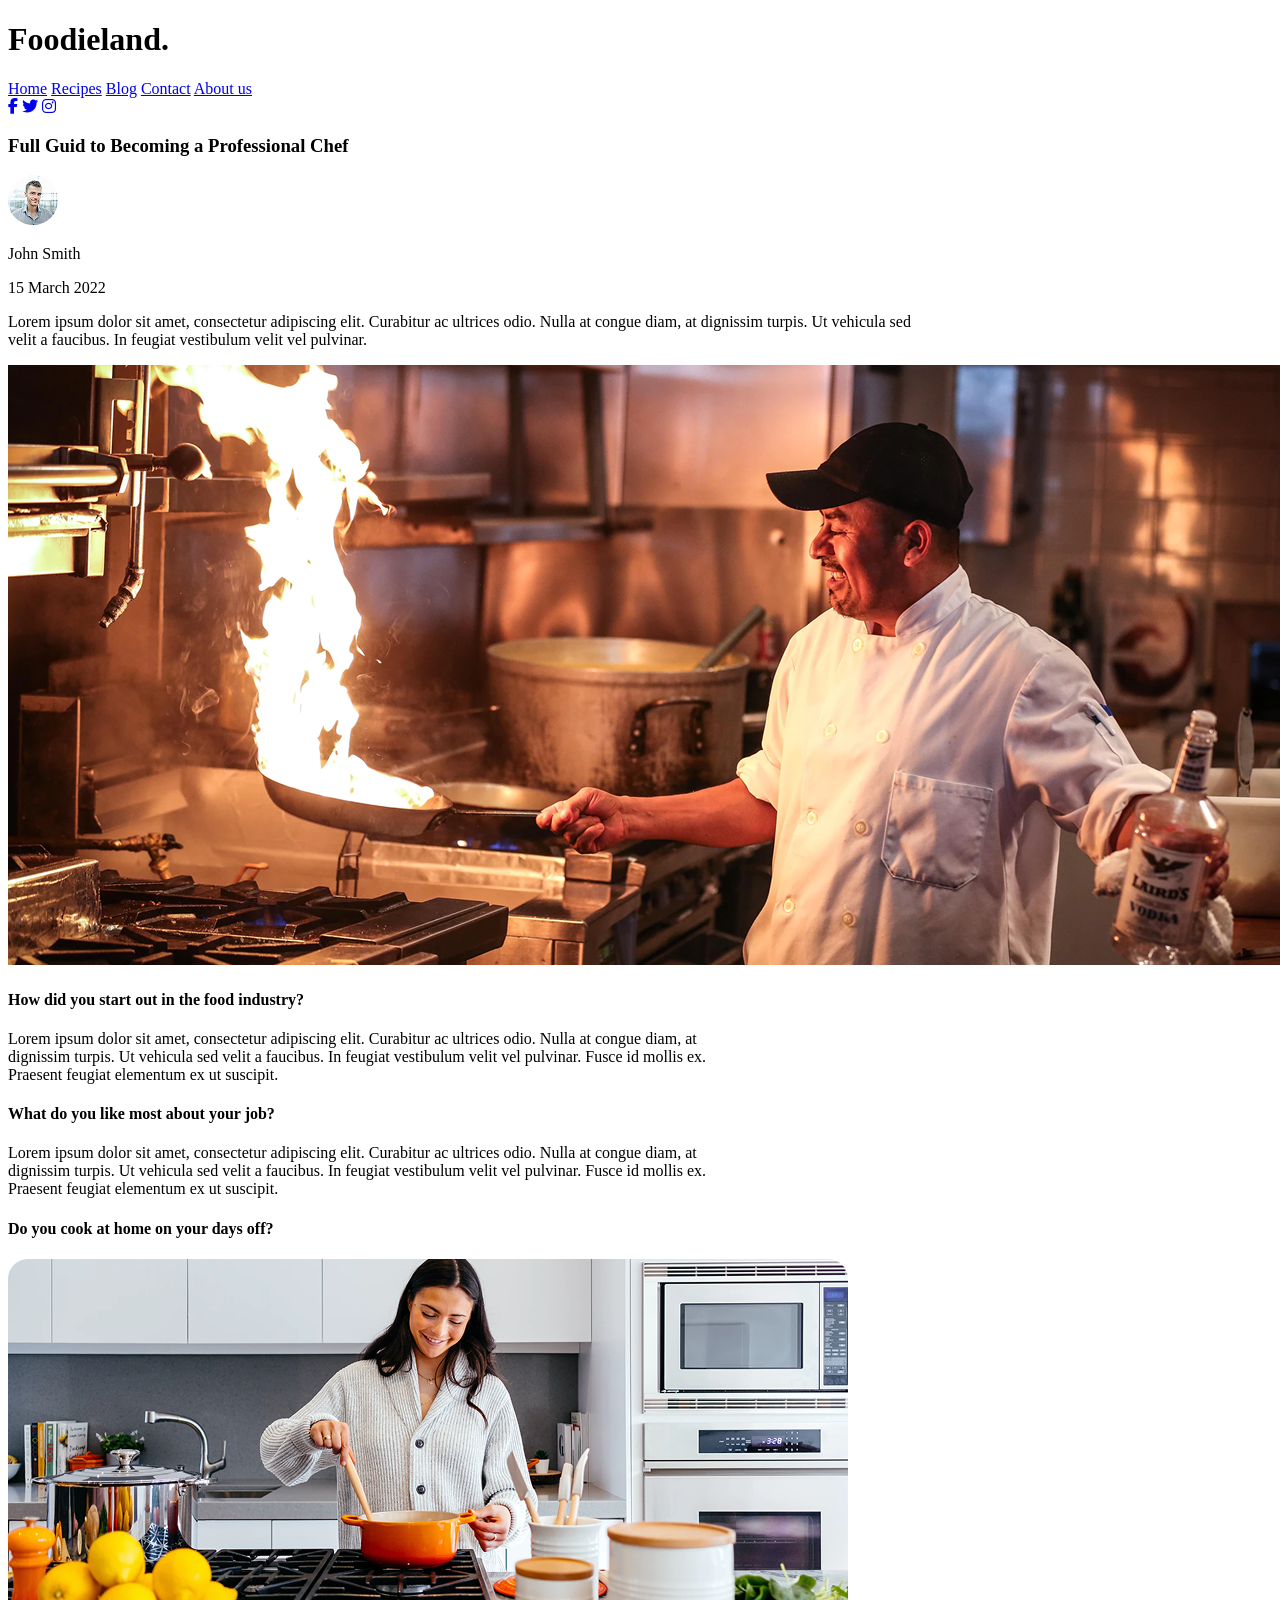
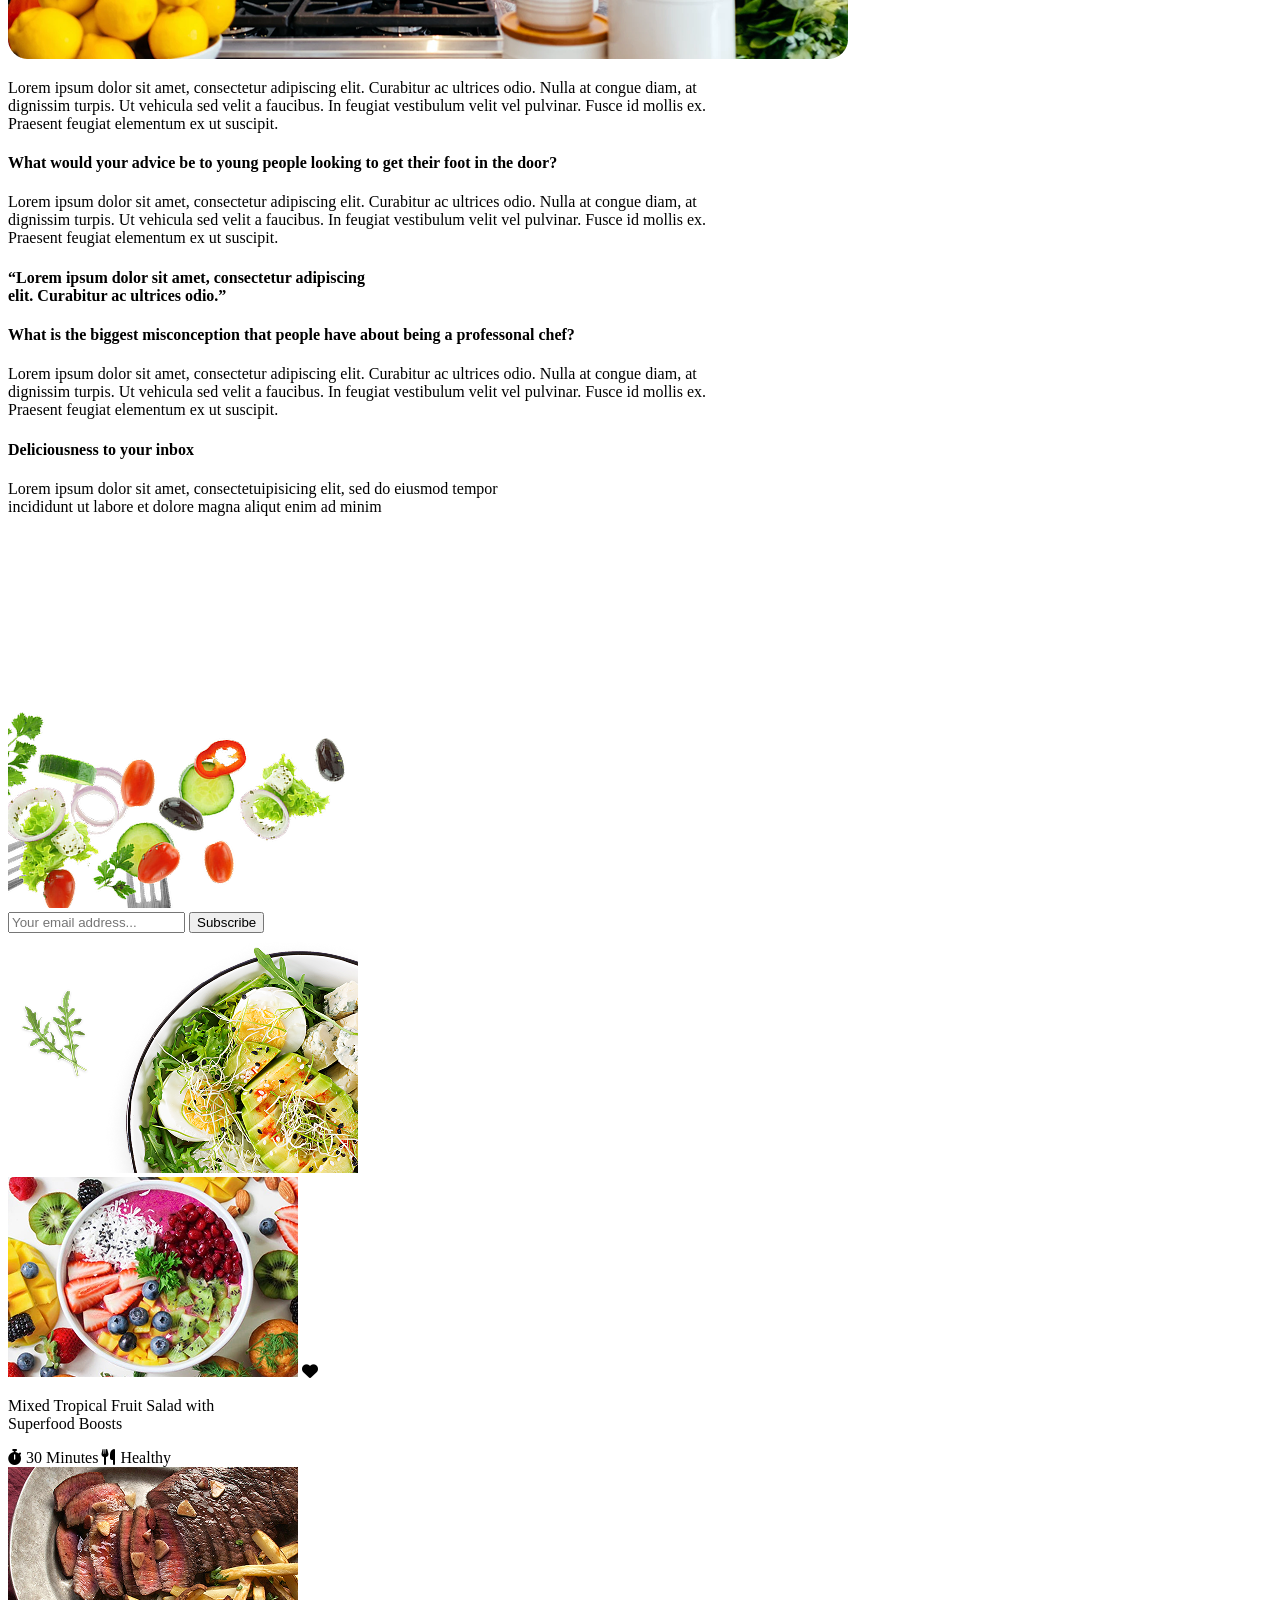
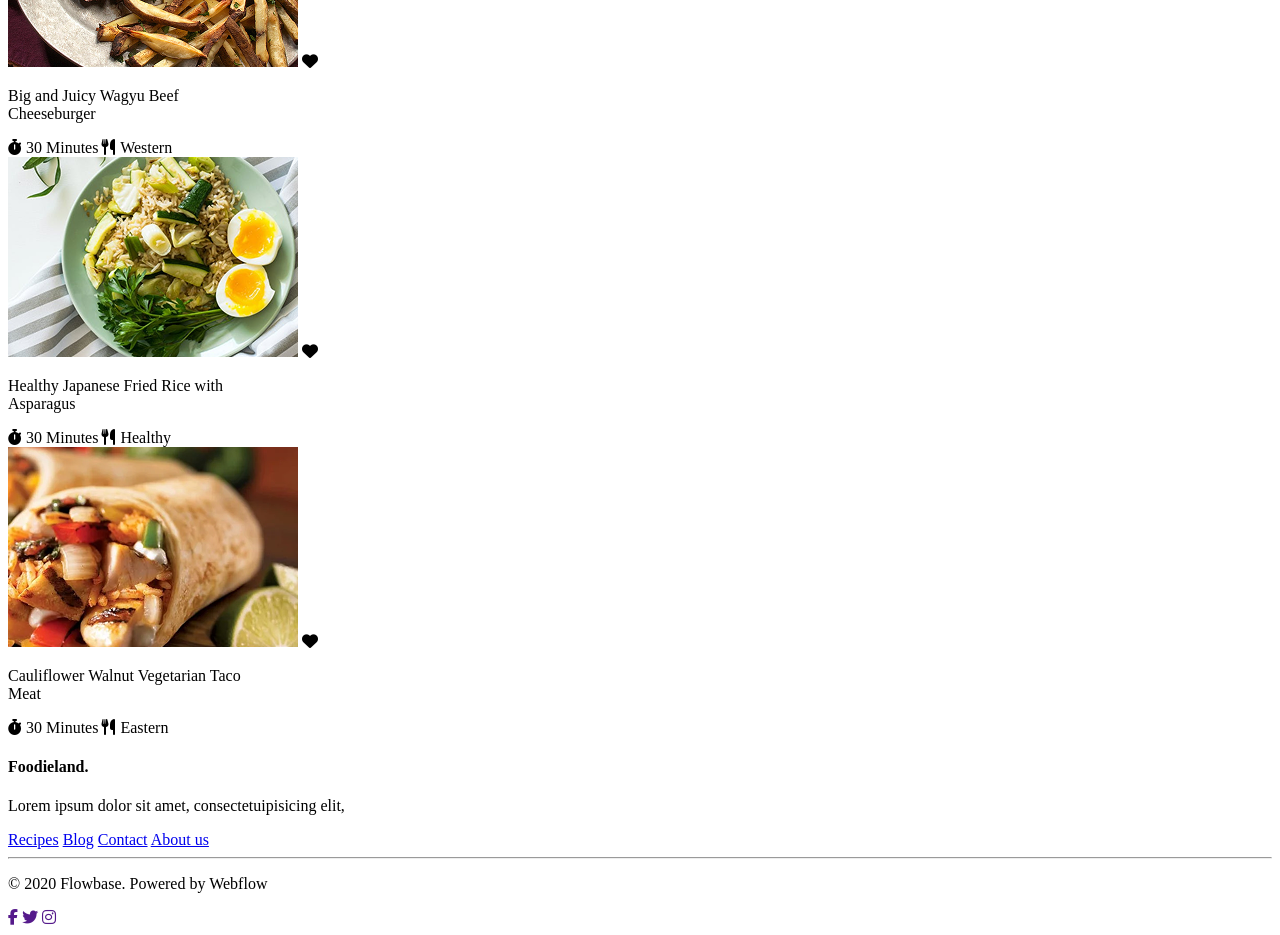
==== blog.html @ bfa82836 "Home edit and blog page" ====
<!DOCTYPE html>
<html lang="en">
<head>
    <meta charset="UTF-8">
    <meta name="viewport" content="width=device-width, initial-scale=1.0">

    <!--External links-->
    <link rel="stylesheet" href="blog.css">
    <link href="https://fonts.googleapis.com/css2?family=Lobster&family=Inter&family=Exo+2&display=swap" rel="stylesheet">
    <link rel="stylesheet" href="https://cdnjs.cloudflare.com/ajax/libs/font-awesome/6.5.1/css/all.min.css">
    <title>Foodieland</title>
</head>
<body>
    <!--HEADER-->
    <header>
        <h1 id="nameTitle">
            Foodieland<span class="indent">.</span>
        </h1>

        <nav id="pageLinks">
            <a href="index.html">Home</a>
            <a href="#">Recipes</a>
            <a href="blog.html">Blog</a>
            <a href="#">Contact</a>
            <a href="#">About us</a>
        </nav>

        <nav id="socialHandles">
            <a href="#" title="Facebook"><i class="fa-brands fa-facebook-f"></i></a>
            <a href="#" title="Twitter"><i class="fa-brands fa-twitter"></i></a>
            <a href="#" title="Instagram"><i class="fa-brands fa-instagram"></i></a>
        </nav>
    </header>

    <!--Professional chef section-->
    <section id="professionalChef">
        <h3>
            Full Guid to Becoming a Professional Chef
        </h3>

        <div id="professionalChef-Div">
            <span id="span1">
                <img src="homePage imgs/John Smith.png" alt="#">
                <p>
                    John Smith
                </p>
            </span>

            <span id="span2">
                <p>
                    15 March 2022
                </p>
            </span>
        </div>

        <p>
            Lorem ipsum dolor sit amet, consectetur adipiscing elit. Curabitur ac ultrices odio. Nulla at congue diam, at dignissim turpis. Ut vehicula sed<br>
            velit a faucibus. In feugiat vestibulum velit vel pulvinar.
        </p>

        <img src="blogPage imgs/Chef.png" alt="#">
    </section>

    
    <!--Section-2 how to sart food industry-->

    <article>
        <!--Section-1-->
        <section id="section1">
            <h4>
                How did you start out in the food industry?
            </h4>

            <p>
                Lorem ipsum dolor sit amet, consectetur adipiscing elit. Curabitur ac ultrices odio. Nulla at congue diam, at<br>
                dignissim turpis. Ut vehicula sed velit a faucibus. In feugiat vestibulum velit vel pulvinar. Fusce id mollis ex.<br>
                Praesent feugiat elementum ex ut suscipit.
            </p>
        </section>

        <!--Section-2-->
        <section id="section2">
            <h4>
                What do you like most about your job?
            </h4>

            <p>
                Lorem ipsum dolor sit amet, consectetur adipiscing elit. Curabitur ac ultrices odio. Nulla at congue diam, at<br>
                dignissim turpis. Ut vehicula sed velit a faucibus. In feugiat vestibulum velit vel pulvinar. Fusce id mollis ex.<br>
                Praesent feugiat elementum ex ut suscipit.
            </p>
        </section>

        <!--Section-3-->
        <section id="section3">
            <h4>
                Do you cook at home on your days off?
            </h4>

            <span>
                <img src="blogPage imgs/Woman cooking.png" alt="#">
            </span>

            <p>
                Lorem ipsum dolor sit amet, consectetur adipiscing elit. Curabitur ac ultrices odio. Nulla at congue diam, at<br>
                dignissim turpis. Ut vehicula sed velit a faucibus. In feugiat vestibulum velit vel pulvinar. Fusce id mollis ex.<br>
                Praesent feugiat elementum ex ut suscipit.
            </p>
        </section>

        <!--Section-4-->
        <section id="section4">
            <h4>
                What would your advice be to young people looking to get their foot in the door?
            </h4>

            <p>
                Lorem ipsum dolor sit amet, consectetur adipiscing elit. Curabitur ac ultrices odio. Nulla at congue diam, at<br>
                dignissim turpis. Ut vehicula sed velit a faucibus. In feugiat vestibulum velit vel pulvinar. Fusce id mollis ex.<br>
                Praesent feugiat elementum ex ut suscipit.
            </p>
        </section>

        <!--Section-5-->
        <section id="section-5">
            <h4>
                “Lorem ipsum dolor sit amet, consectetur adipiscing<br>
                elit. Curabitur ac ultrices odio.”
            </h4>
        </section>

        <!--Section-6-->
        <section id="section6">
            <h4>
                What is the biggest misconception that people have about being a professonal chef?
            </h4>

            <p>
                Lorem ipsum dolor sit amet, consectetur adipiscing elit. Curabitur ac ultrices odio. Nulla at congue diam, at<br>
                dignissim turpis. Ut vehicula sed velit a faucibus. In feugiat vestibulum velit vel pulvinar. Fusce id mollis ex.<br>
                Praesent feugiat elementum ex ut suscipit.
            </p>
        </section>

    </article>

    
    <!--Deliciousness to your inbox section-->

    <section id="deliciousnessToYourInbox">
        <div id="upperWriteup">
            <h4>
                Deliciousness to your inbox
            </h4>

            <p>
                Lorem ipsum dolor sit amet, consectetuipisicing elit, sed do eiusmod tempor<br>
                incididunt ut labore et dolore magna aliqut enim ad minim 
            </p>
        </div>

        <div id="lowerInputAndImages">
            <img src="homePage imgs/Deliciousness to your inbox/kisspng-salad-salad-fresh-food-healthylife-vegetables-vegetarian-5d42e3a7cb8543 1.png" alt="#" id="leftImage">

            <form action="#">
                <div id="inputDiv">
                    <input type="email" id="email" placeholder="Your email address...">
                    <button type="submit" id="emailButton">Subscribe</button>
                </div>
            </form>

            <img src="homePage imgs/Deliciousness to your inbox/Photo.png" alt="#" id="rightImage">
        </div>
    </section>

    
    <!--Delicious recipe section-->

    <section id="deliciousRecipe">

        <div id="foodsRecipe">
            <!--Card 1-->
            <card class="foodsRecipeCards">
                <img src="homePage imgs/Delicious recipe/Delicious recipe1.png" alt="#">
                <span class="heartIcons">
                    <i class="fa-solid fa-heart redHeart"></i>
                </span>

                <p class="foodsRecipeCards-P">
                    Mixed Tropical Fruit Salad with<br>
                    Superfood Boosts
                </p>

                <div class="foodsRecipeCards-Div">
                    <span class="span1">
                        <i class="fa-solid fa-stopwatch"></i> 30 Minutes
                    </span>

                    <span class="span2">
                        <i class="fa-solid fa-utensils"></i> Healthy
                    </span>
                </div>
            </card>

            <!--Card 2-->
            <card class="foodsRecipeCards">
                <img src="homePage imgs/Delicious recipe/Delicious recipe2.png" alt="#">
                <span class="heartIcons">
                    <i class="fa-solid fa-heart paleHeart"></i>
                </span>

                <p class="foodsRecipeCards-P">
                    Big and Juicy Wagyu Beef<br>
                    Cheeseburger
                </p>

                <div class="foodsRecipeCards-Div">
                    <span class="span1">
                        <i class="fa-solid fa-stopwatch"></i> 30 Minutes
                    </span>

                    <span class="span2">
                        <i class="fa-solid fa-utensils"></i> Western
                    </span>
                </div>
            </card>

            <!--Card 3-->
            <card class="foodsRecipeCards">
                <img src="homePage imgs/Delicious recipe/Delicious recipe3.png" alt="#">
                <span class="heartIcons">
                    <i class="fa-solid fa-heart redHeart"></i>
                </span>

                <p class="foodsRecipeCards-P">
                    Healthy Japanese Fried Rice with<br>
                    Asparagus
                </p>

                <div class="foodsRecipeCards-Div">
                    <span class="span1">
                        <i class="fa-solid fa-stopwatch"></i> 30 Minutes
                    </span>

                    <span class="span2">
                        <i class="fa-solid fa-utensils"></i> Healthy
                    </span>
                </div>
            </card>

            <!--Card 4-->
            <card class="foodsRecipeCards">
                <img src="homePage imgs/Delicious recipe/Delicious recipe4.png" alt="#">
                <span class="heartIcons">
                    <i class="fa-solid fa-heart paleHeart"></i>
                </span>

                <p class="foodsRecipeCards-P">
                    Cauliflower Walnut Vegetarian Taco<br>
                    Meat
                </p>

                <div class="foodsRecipeCards-Div">
                    <span class="span1">
                        <i class="fa-solid fa-stopwatch"></i> 30 Minutes
                    </span>

                    <span class="span2">
                        <i class="fa-solid fa-utensils"></i> Eastern
                    </span>
                </div>
            </card>
        </div>
    </section>


    <!--Footer-->
    <footer>
        <div id="div1">
            <span id="div1Span">
                <h4>
                    Foodieland<span id="indent">.</span>
                </h4>
                <p>
                    Lorem ipsum dolor sit amet, consectetuipisicing elit,
                </p>
            </span>

            <nav id="div1Nav">
                <a href="Recipes" class="footerLinks">Recipes</a>
                <a href="Blog" class="footerLinks">Blog</a>
                <a href="Contact" class="footerLinks">Contact</a>
                <a href="About us" class="footerLinks">About us</a>
            </nav>
        </div>

        <hr>

        <div id="div2">
            <p>
                &copy; 2020 Flowbase. Powered by <span id="highlight">Webflow</span>
            </p>
            <nav id="socialHandles">
                <a href="" title="Facebook"><i class="fa-brands fa-facebook-f"></i></a>
                <a href="" title="Twitter"><i class="fa-brands fa-twitter"></i></a>
                <a href="" title="Instagram"><i class="fa-brands fa-instagram"></i></a>
            </nav>
        </div>
    </footer>
</body>
</html>
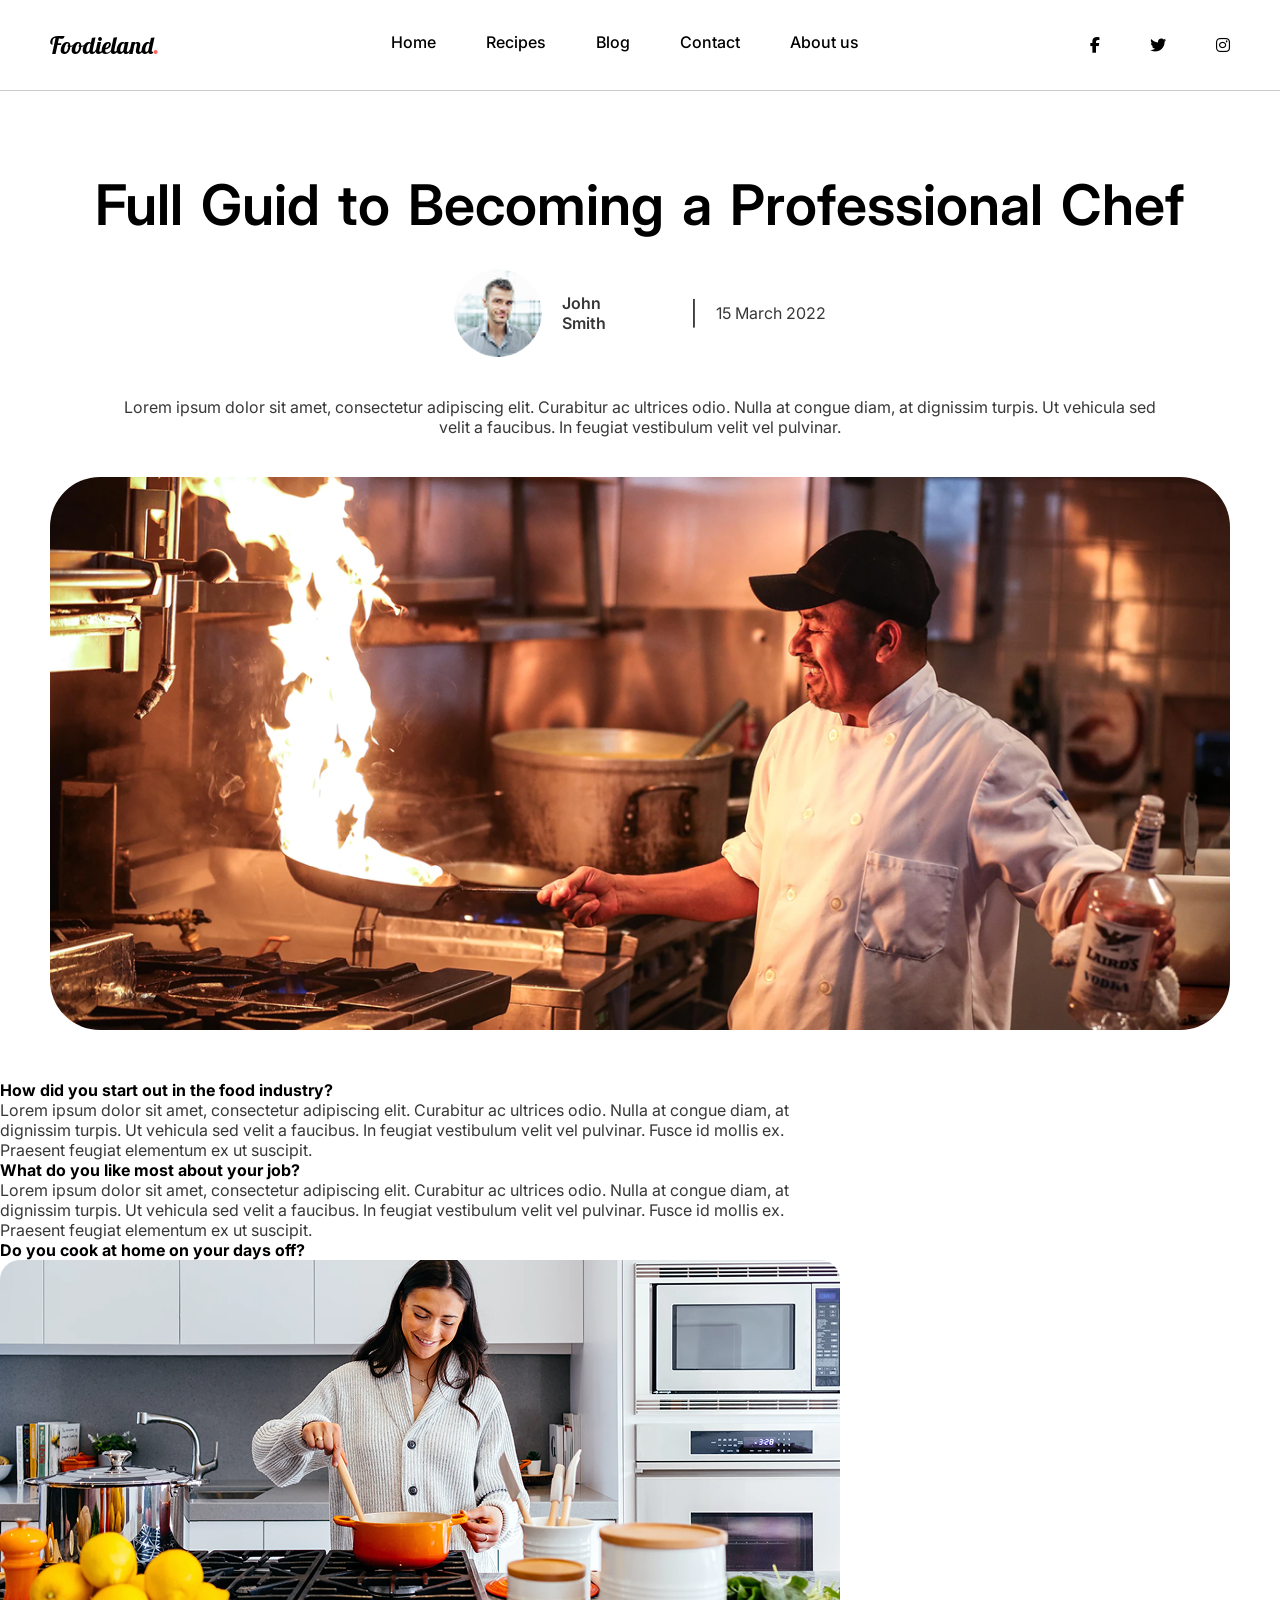
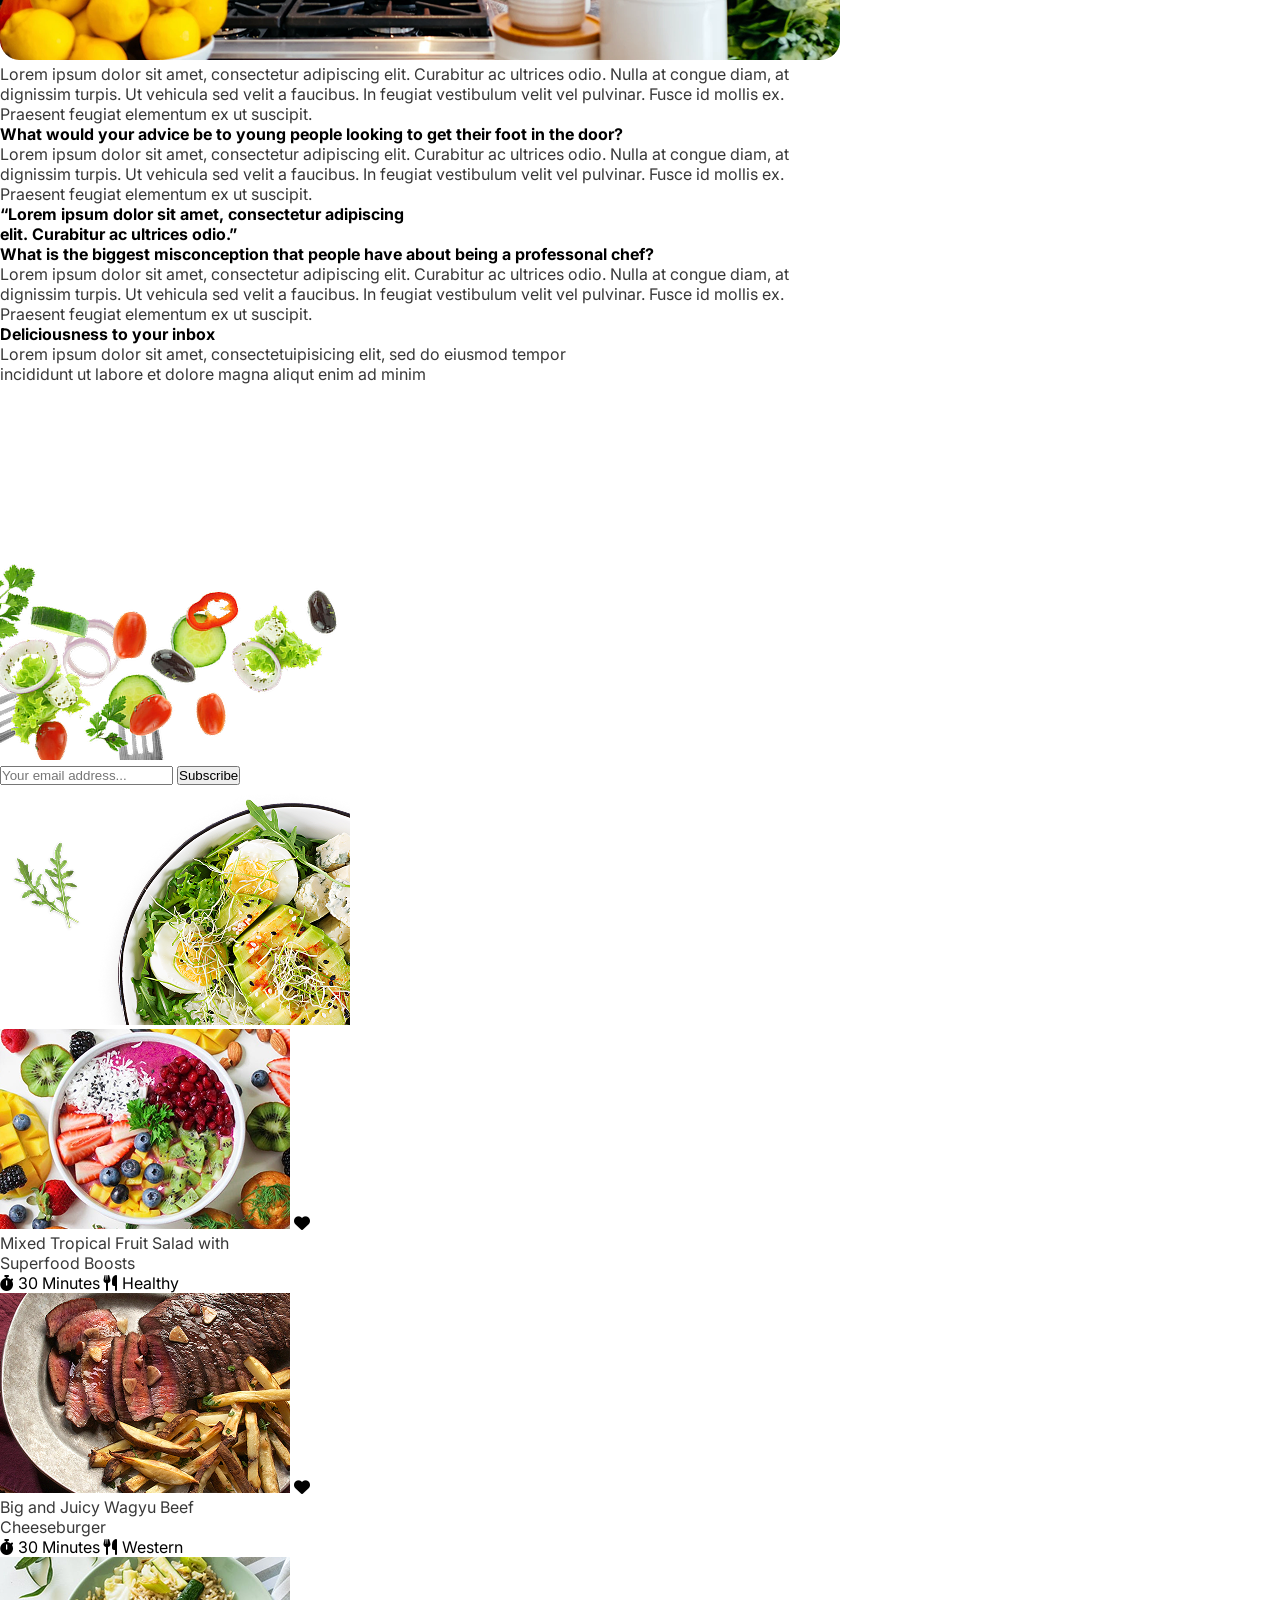
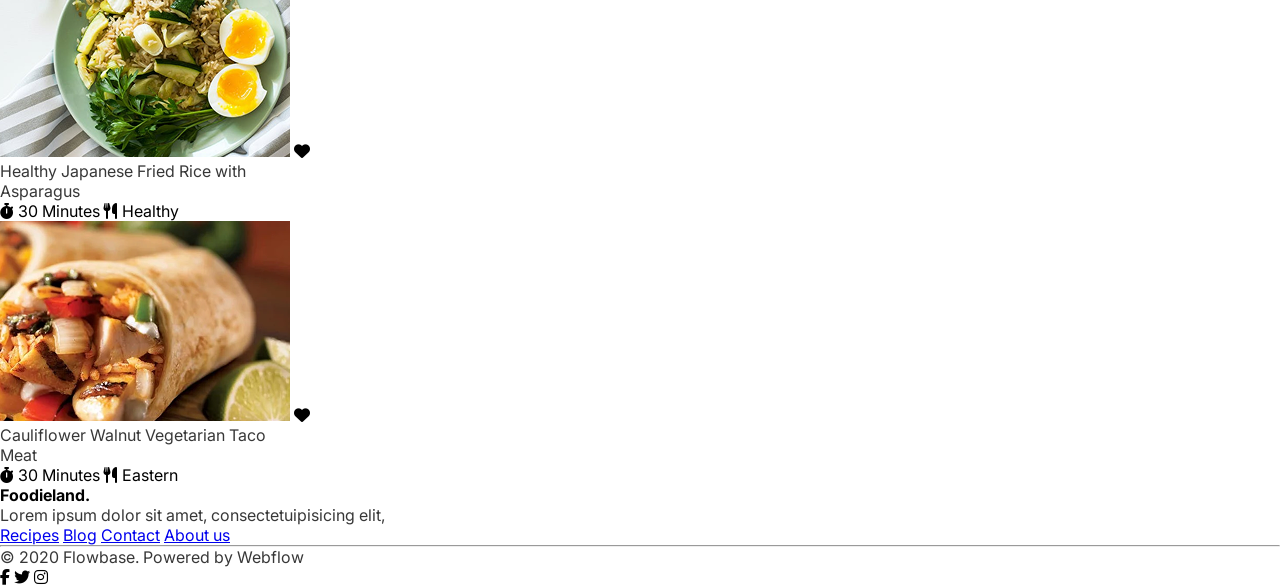
==== commit 8acb5813: "blog page's professional chef section" ====
--- a/blog.html
+++ b/blog.html
@@ -11,6 +11,7 @@
     <title>Foodieland</title>
 </head>
 <body>
+
     <!--HEADER-->
     <header>
         <h1 id="nameTitle">
@@ -46,14 +47,19 @@
                 </p>
             </span>
 
+
             <span id="span2">
-                <p>
+                <p id="p1">
+                    |
+                </p>
+
+                <p id="p2">
                     15 March 2022
                 </p>
             </span>
         </div>
 
-        <p>
+        <p id="professionalChef-P">
             Lorem ipsum dolor sit amet, consectetur adipiscing elit. Curabitur ac ultrices odio. Nulla at congue diam, at dignissim turpis. Ut vehicula sed<br>
             velit a faucibus. In feugiat vestibulum velit vel pulvinar.
         </p>
--- a/blog.css
+++ b/blog.css
@@ -0,0 +1,168 @@
+*{
+    margin: 0;
+    padding: 0;
+    box-sizing: border-box;
+}
+
+:root{
+    --background-color: #FFFF;
+    --font-color1: #000000;
+    --font-color2: #000000c8;
+
+    --sectionCard-bgColor: #E7FAFE;
+    --redHeart-color: #FF6363;
+    --paleHeart-color: #DBE2E5;
+
+    --icons-color: #000000;
+    --font-family1: 'Lobster', cursive;
+    --font-family2: 'Inter', sans-serif;
+    --copyright-font: 'Exo 2', sans-serif; 
+
+}
+
+
+/*body*/
+body {
+    font-family: var(--font-family2);
+    
+    p {
+        color: var(--font-color2);
+    }
+
+    h4 {
+        color: var(--font-color1);
+    }
+
+    h3 {
+        color: var(--font-color1);
+    }
+
+}
+
+
+/*Header and contents*/
+header {
+    display: flex;
+    flex-wrap: wrap;
+    justify-content: space-between;
+    align-items: center;
+    /* margin: 30px 50px 0px 50px; */
+    border-bottom: 1px solid #00000034;
+}
+
+header #nameTitle {
+    margin: 30px 0px 30px 50px;
+    color: var(--font-color1);
+    font-family: var(--font-family1);
+    font-size: 1.5em;
+    font-weight: 400;
+}.indent {
+    color: var(--redHeart-color);
+}
+
+header #pageLinks {
+    display: flex;
+    justify-content: center;
+    align-items: center;
+    text-align: center;
+    /* width: 40rem; */
+    gap: 50px;
+    margin: 30px 0px 30px 0px;
+}
+
+#pageLinks a {
+    text-decoration: none;
+    font-family: var(--font-family2);
+    font-weight: 500;
+    font-size: 1em;
+    color: var(--font-color1);
+    padding-bottom: 0.2rem;
+    border-bottom: 2px solid transparent;
+    transition: border-color 0.2s ease;
+}
+
+#pageLinks a:hover {
+    border-color: var(--redHeart-color);
+}
+
+header #socialHandles {
+    display: flex;
+    justify-content: center;
+    align-items: center;
+    text-align: center;
+    /* width: 15rem; */
+    gap: 50px;
+    margin: 30px 50px 30px 0px;
+
+}#socialHandles a {
+    font-size: 1em;
+    color: var(--icons-color);
+}
+
+
+
+/*Professional chef section*/
+
+#professionalChef {
+    margin: 80px 50px 50px 50px;
+    display: flex;
+    flex-direction: column;
+    flex-wrap: wrap;
+    /* justify-content: center; */
+    /* align-items: center; */
+}
+
+#professionalChef h3 {
+    font-size: 3.5em;
+    font-weight: 600;
+    letter-spacing: 0px;
+    word-spacing: 5px;
+    text-align: center;
+}
+
+
+#professionalChef-Div {
+    margin-top: 30px;
+    display: flex;
+    justify-content: center;
+    align-items: center;
+    gap: 80px;
+
+}
+
+
+#professionalChef-Div #span1 {
+    display: flex;
+    justify-content: center;
+    align-items: center;
+    gap: 20px;
+
+    font-weight: 600;
+}
+
+#professionalChef-Div #span2 {
+    display: flex;
+    justify-content: center;
+    align-items: center;
+    gap: 20px;
+    font-weight: 400;
+}
+
+#professionalChef-Div #span2 #p1 {
+    transform: scale(1.5);
+}
+
+
+#professionalChef-P {
+    text-align: center;
+    font-weight: 400;
+    margin-top: 40px;
+    margin-bottom: 40px;
+}
+
+#professionalChef img {
+    width: 100%;
+    border-radius: 50px;
+}
+
+
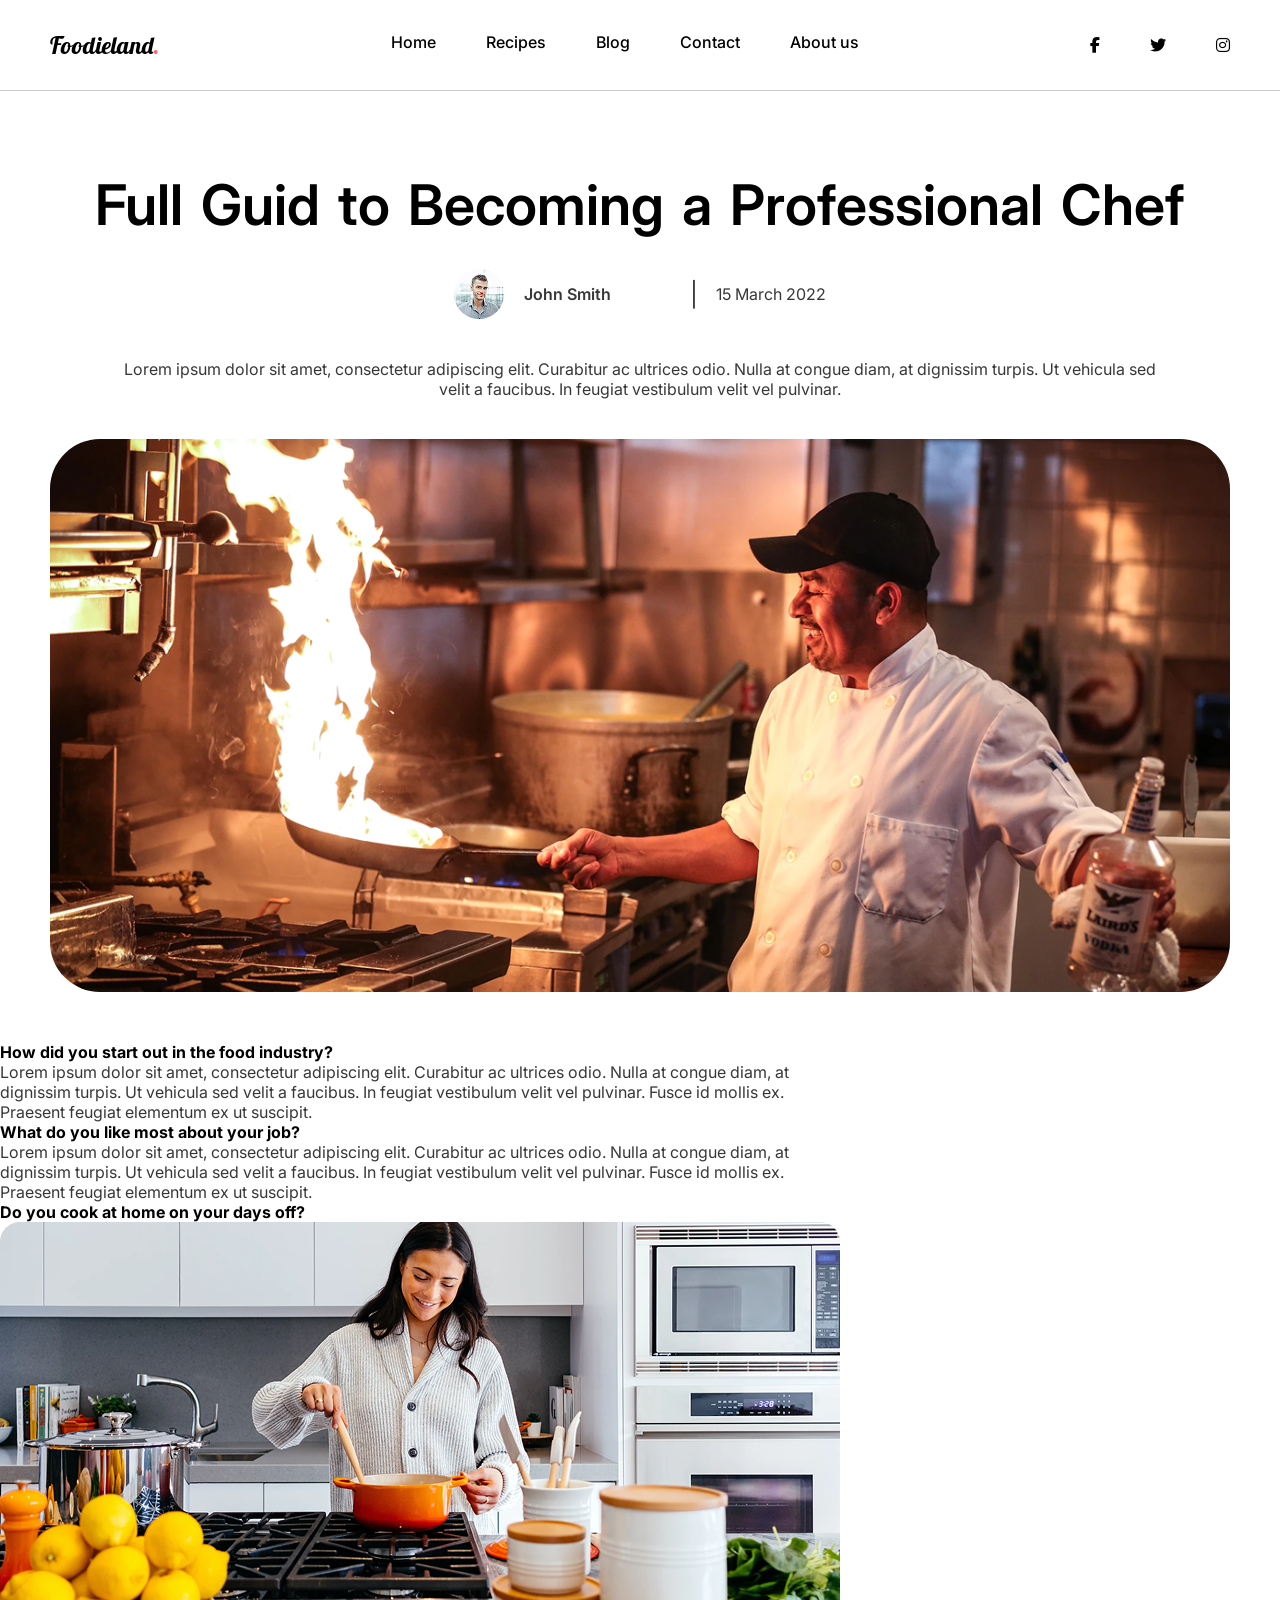
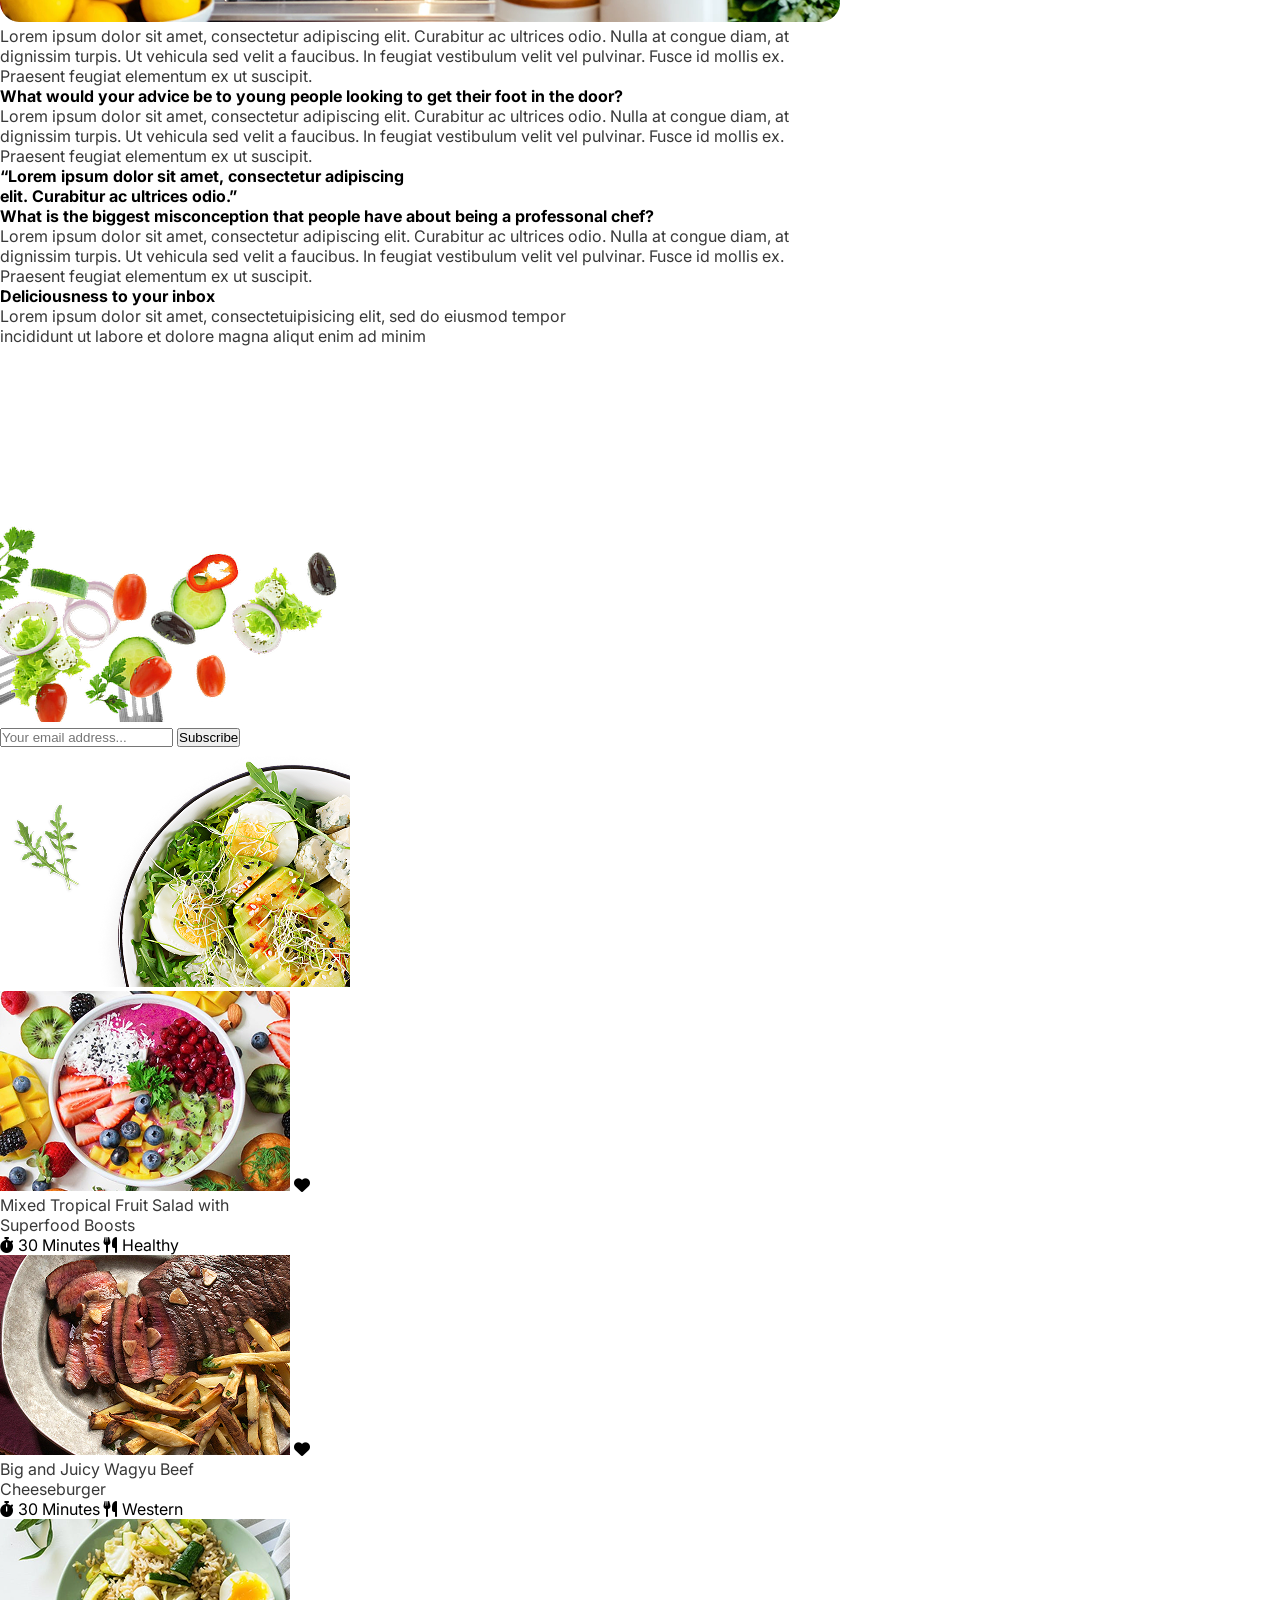
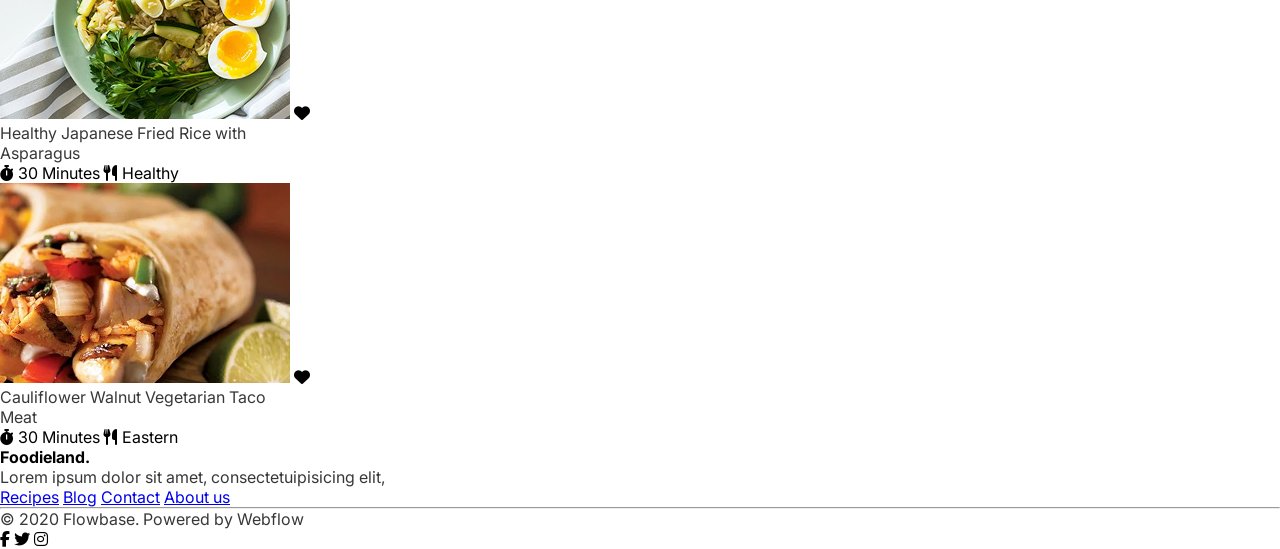
==== commit f397b918: "blog page's professional chef section edit" ====
--- a/blog.html
+++ b/blog.html
@@ -64,7 +64,7 @@
             velit a faucibus. In feugiat vestibulum velit vel pulvinar.
         </p>
 
-        <img src="blogPage imgs/Chef.png" alt="#">
+        <img src="blogPage imgs/Chef.png" alt="#" id="professionalChef-IMG">
     </section>
 
     
--- a/blog.css
+++ b/blog.css
@@ -160,9 +160,13 @@
     margin-bottom: 40px;
 }
 
-#professionalChef img {
+#professionalChef-IMG {
     width: 100%;
     border-radius: 50px;
 }
 
 
+
+
+/*Section-2 -- how to start food industry*/
+
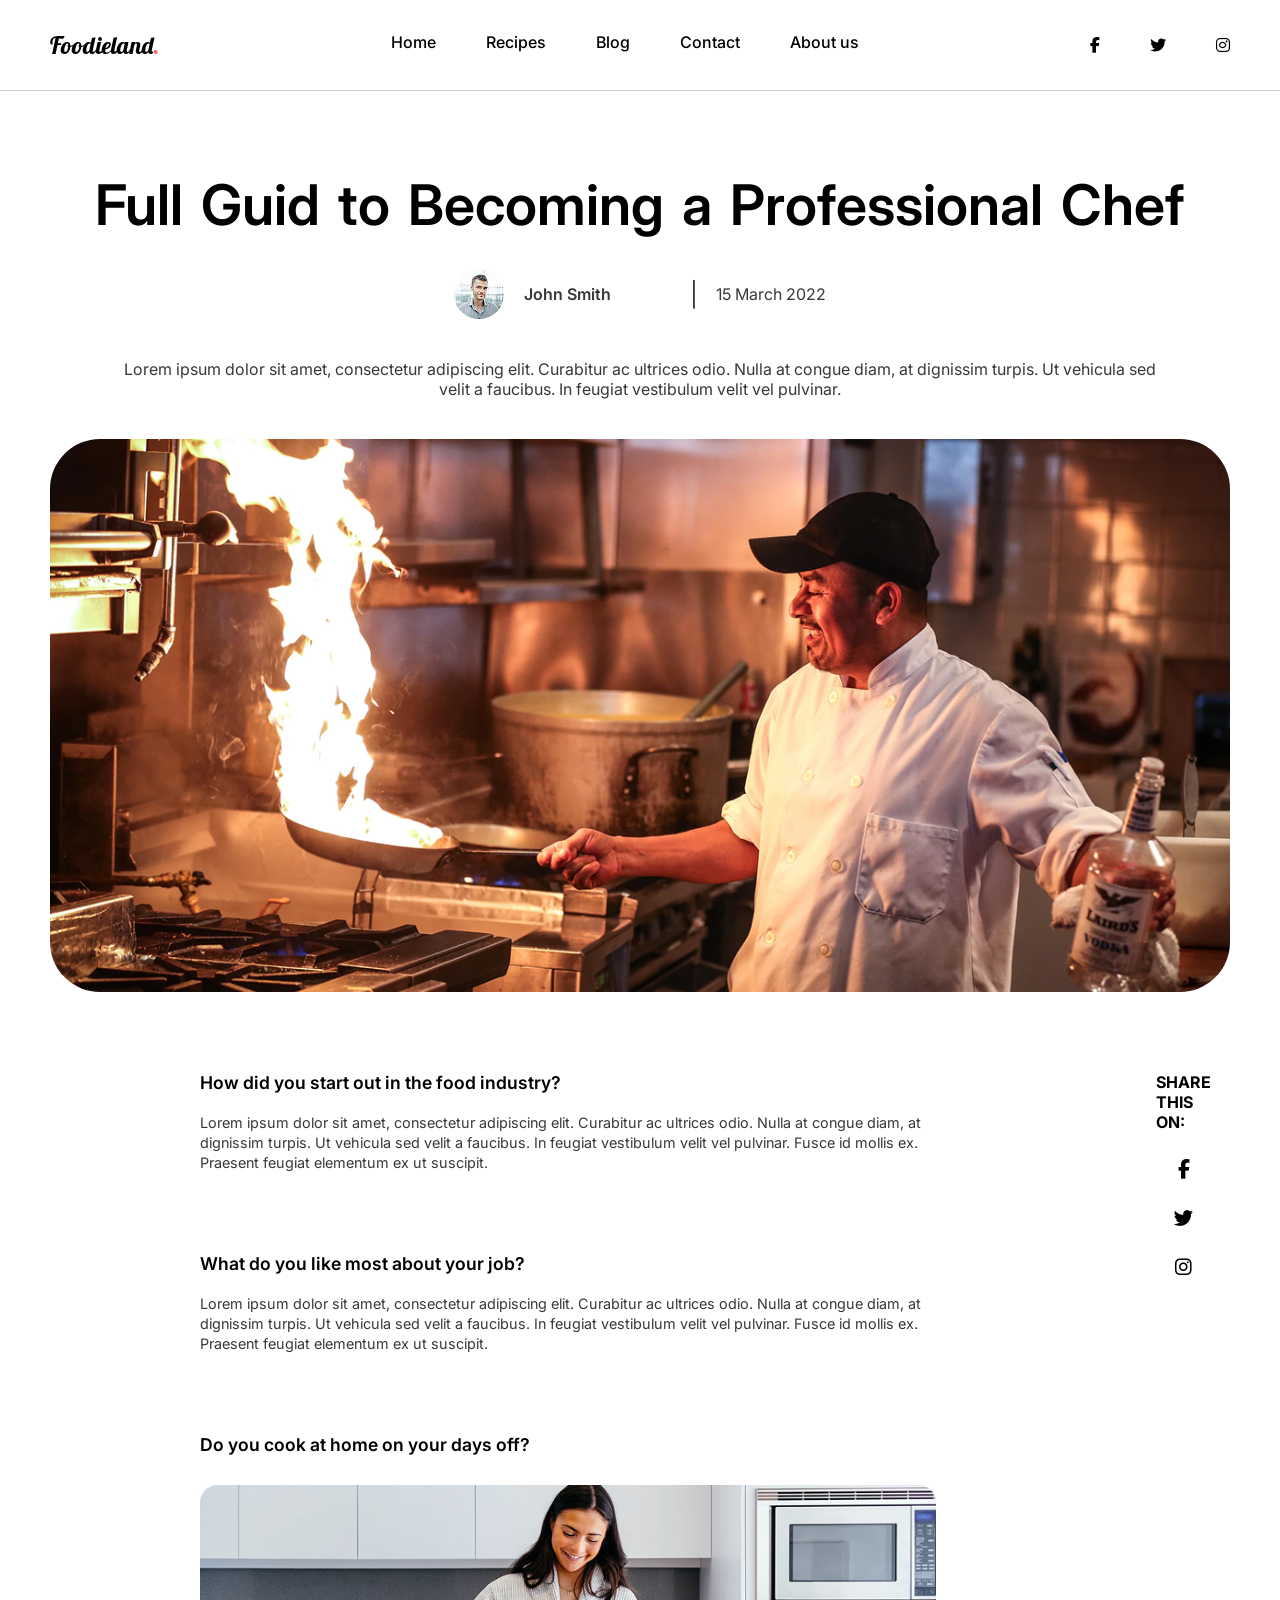
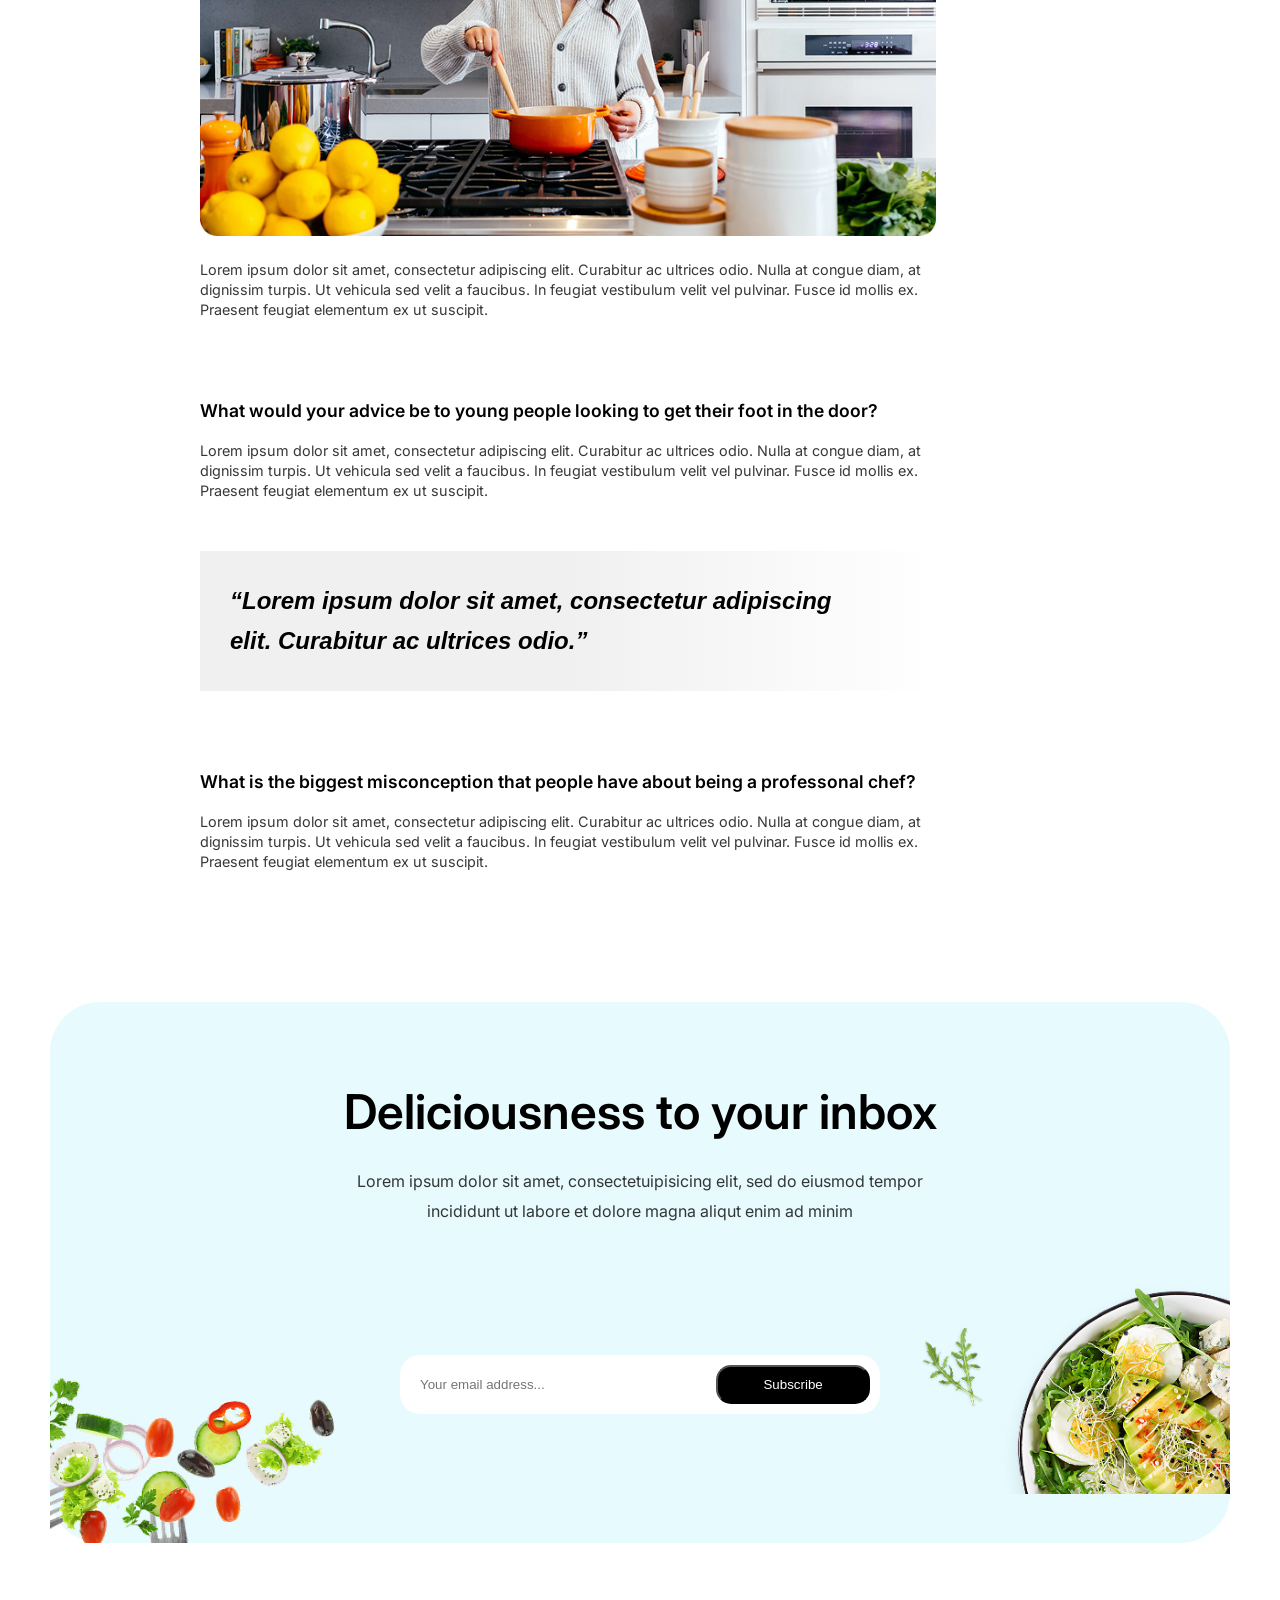
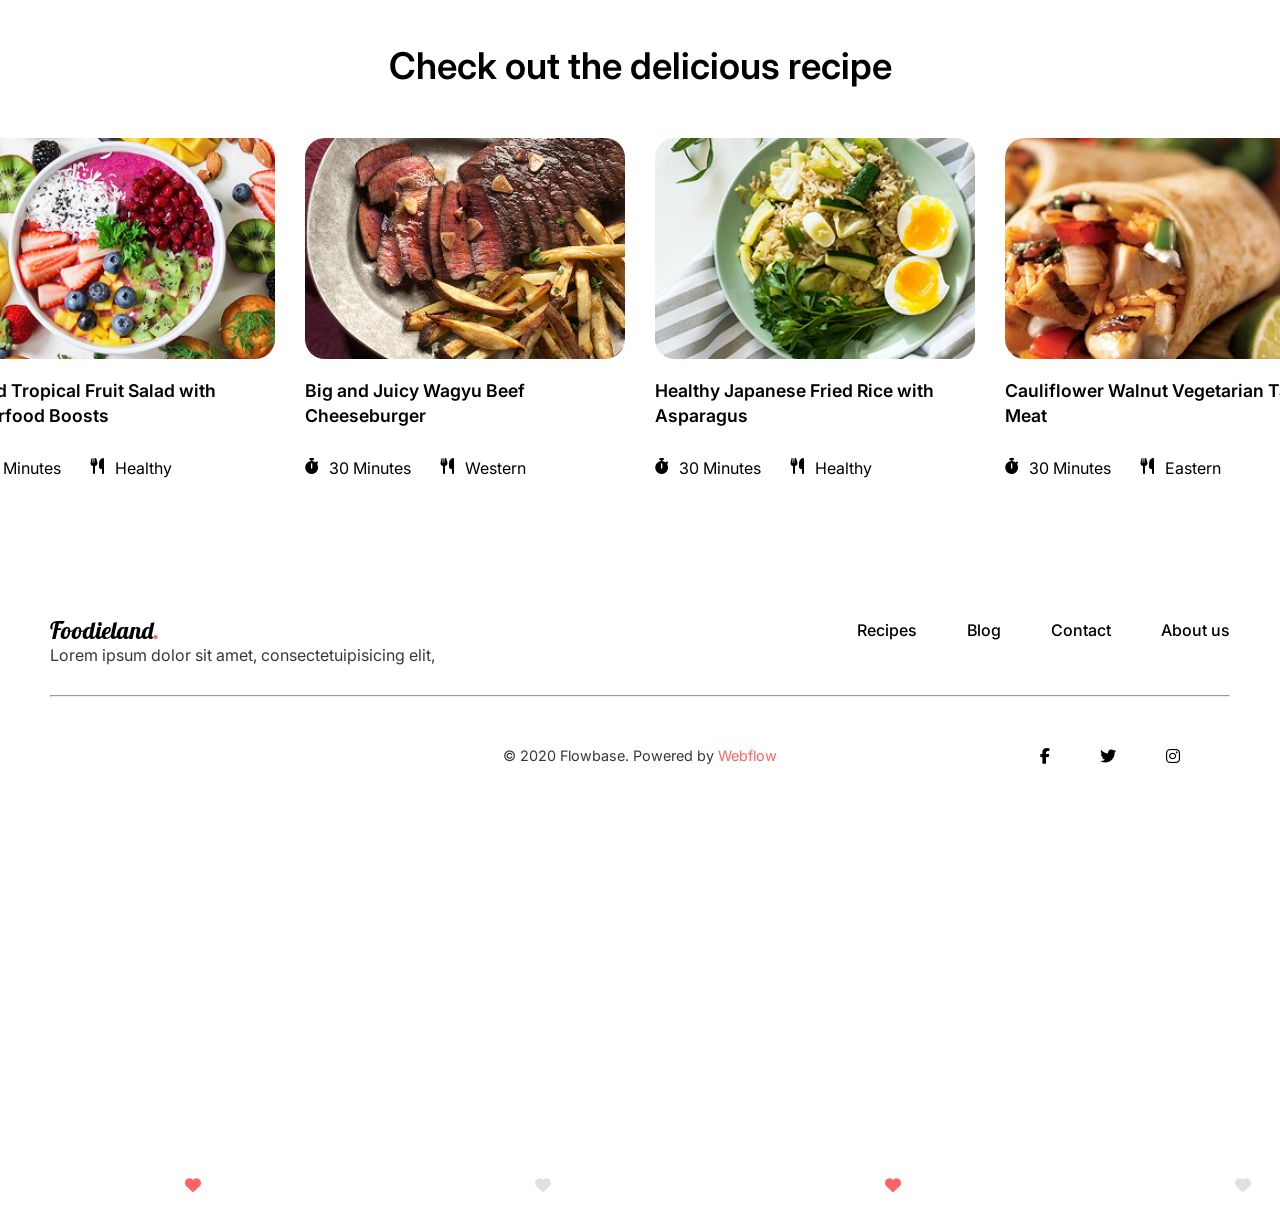
==== commit 6738406d: "Blog page and nav links edit" ====
--- a/blog.html
+++ b/blog.html
@@ -22,7 +22,7 @@
             <a href="index.html">Home</a>
             <a href="#">Recipes</a>
             <a href="blog.html">Blog</a>
-            <a href="#">Contact</a>
+            <a href="contact.html">Contact</a>
             <a href="#">About us</a>
         </nav>
 
@@ -71,82 +71,94 @@
     <!--Section-2 how to sart food industry-->
 
     <article>
-        <!--Section-1-->
-        <section id="section1">
+        <section id="fatherSection">
+            <!--Section-1-->
+            <section id="section1">
+                <h4 class="section-H4">
+                    How did you start out in the food industry?
+                </h4>
+
+                <p class="section-P">
+                    Lorem ipsum dolor sit amet, consectetur adipiscing elit. Curabitur ac ultrices odio. Nulla at congue diam, at<br>
+                    dignissim turpis. Ut vehicula sed velit a faucibus. In feugiat vestibulum velit vel pulvinar. Fusce id mollis ex.<br>
+                    Praesent feugiat elementum ex ut suscipit.
+                </p>
+            </section>
+
+            <!--Section-2-->
+            <section id="section2">
+                <h4 class="section-H4">
+                    What do you like most about your job?
+                </h4>
+
+                <p class="section-P">
+                    Lorem ipsum dolor sit amet, consectetur adipiscing elit. Curabitur ac ultrices odio. Nulla at congue diam, at<br>
+                    dignissim turpis. Ut vehicula sed velit a faucibus. In feugiat vestibulum velit vel pulvinar. Fusce id mollis ex.<br>
+                    Praesent feugiat elementum ex ut suscipit.
+                </p>
+            </section>
+
+            <!--Section-3-->
+            <section id="section3">
+                <h4 class="section-H4">
+                    Do you cook at home on your days off?
+                </h4>
+
+                <span>
+                    <img src="blogPage imgs/Woman cooking.png" alt="#">
+                </span>
+
+                <p class="section-P">
+                    Lorem ipsum dolor sit amet, consectetur adipiscing elit. Curabitur ac ultrices odio. Nulla at congue diam, at<br>
+                    dignissim turpis. Ut vehicula sed velit a faucibus. In feugiat vestibulum velit vel pulvinar. Fusce id mollis ex.<br>
+                    Praesent feugiat elementum ex ut suscipit.
+                </p>
+            </section>
+
+            <!--Section-4-->
+            <section id="section4">
+                <h4 class="section-H4">
+                    What would your advice be to young people looking to get their foot in the door?
+                </h4>
+
+                <p class="section-P">
+                    Lorem ipsum dolor sit amet, consectetur adipiscing elit. Curabitur ac ultrices odio. Nulla at congue diam, at<br>
+                    dignissim turpis. Ut vehicula sed velit a faucibus. In feugiat vestibulum velit vel pulvinar. Fusce id mollis ex.<br>
+                    Praesent feugiat elementum ex ut suscipit.
+                </p>
+            </section>
+
+            <!--Section-5-->
+            <section id="section-5">
+                <h4>
+                    “Lorem ipsum dolor sit amet, consectetur adipiscing<br>
+                    elit. Curabitur ac ultrices odio.”
+                </h4>
+            </section>
+
+            <!--Section-6-->
+            <section id="section6">
+                <h4 class="section-H4">
+                    What is the biggest misconception that people have about being a professonal chef?
+                </h4>
+
+                <p class="section-P">
+                    Lorem ipsum dolor sit amet, consectetur adipiscing elit. Curabitur ac ultrices odio. Nulla at congue diam, at<br>
+                    dignissim turpis. Ut vehicula sed velit a faucibus. In feugiat vestibulum velit vel pulvinar. Fusce id mollis ex.<br>
+                    Praesent feugiat elementum ex ut suscipit.
+                </p>
+            </section>
+        </section>
+
+        <nav id="article-nav">
             <h4>
-                How did you start out in the food industry?
+                SHARE THIS ON:
             </h4>
 
-            <p>
-                Lorem ipsum dolor sit amet, consectetur adipiscing elit. Curabitur ac ultrices odio. Nulla at congue diam, at<br>
-                dignissim turpis. Ut vehicula sed velit a faucibus. In feugiat vestibulum velit vel pulvinar. Fusce id mollis ex.<br>
-                Praesent feugiat elementum ex ut suscipit.
-            </p>
-        </section>
-
-        <!--Section-2-->
-        <section id="section2">
-            <h4>
-                What do you like most about your job?
-            </h4>
-
-            <p>
-                Lorem ipsum dolor sit amet, consectetur adipiscing elit. Curabitur ac ultrices odio. Nulla at congue diam, at<br>
-                dignissim turpis. Ut vehicula sed velit a faucibus. In feugiat vestibulum velit vel pulvinar. Fusce id mollis ex.<br>
-                Praesent feugiat elementum ex ut suscipit.
-            </p>
-        </section>
-
-        <!--Section-3-->
-        <section id="section3">
-            <h4>
-                Do you cook at home on your days off?
-            </h4>
-
-            <span>
-                <img src="blogPage imgs/Woman cooking.png" alt="#">
-            </span>
-
-            <p>
-                Lorem ipsum dolor sit amet, consectetur adipiscing elit. Curabitur ac ultrices odio. Nulla at congue diam, at<br>
-                dignissim turpis. Ut vehicula sed velit a faucibus. In feugiat vestibulum velit vel pulvinar. Fusce id mollis ex.<br>
-                Praesent feugiat elementum ex ut suscipit.
-            </p>
-        </section>
-
-        <!--Section-4-->
-        <section id="section4">
-            <h4>
-                What would your advice be to young people looking to get their foot in the door?
-            </h4>
-
-            <p>
-                Lorem ipsum dolor sit amet, consectetur adipiscing elit. Curabitur ac ultrices odio. Nulla at congue diam, at<br>
-                dignissim turpis. Ut vehicula sed velit a faucibus. In feugiat vestibulum velit vel pulvinar. Fusce id mollis ex.<br>
-                Praesent feugiat elementum ex ut suscipit.
-            </p>
-        </section>
-
-        <!--Section-5-->
-        <section id="section-5">
-            <h4>
-                “Lorem ipsum dolor sit amet, consectetur adipiscing<br>
-                elit. Curabitur ac ultrices odio.”
-            </h4>
-        </section>
-
-        <!--Section-6-->
-        <section id="section6">
-            <h4>
-                What is the biggest misconception that people have about being a professonal chef?
-            </h4>
-
-            <p>
-                Lorem ipsum dolor sit amet, consectetur adipiscing elit. Curabitur ac ultrices odio. Nulla at congue diam, at<br>
-                dignissim turpis. Ut vehicula sed velit a faucibus. In feugiat vestibulum velit vel pulvinar. Fusce id mollis ex.<br>
-                Praesent feugiat elementum ex ut suscipit.
-            </p>
-        </section>
+            <a href="#" title="Facebook"><i class="fa-brands fa-facebook-f"></i></a>
+            <a href="#" title="Twitter"><i class="fa-brands fa-twitter"></i></a>
+            <a href="#" title="Instagram"><i class="fa-brands fa-instagram"></i></a>
+        </nav>
 
     </article>
 
@@ -183,6 +195,10 @@
     <!--Delicious recipe section-->
 
     <section id="deliciousRecipe">
+
+        <h4>
+            Check out the delicious recipe
+        </h4>
 
         <div id="foodsRecipe">
             <!--Card 1-->
@@ -293,10 +309,10 @@
             </span>
 
             <nav id="div1Nav">
-                <a href="Recipes" class="footerLinks">Recipes</a>
-                <a href="Blog" class="footerLinks">Blog</a>
-                <a href="Contact" class="footerLinks">Contact</a>
-                <a href="About us" class="footerLinks">About us</a>
+                <a href="#" class="footerLinks">Recipes</a>
+                <a href="blog.html" class="footerLinks">Blog</a>
+                <a href="contact.html" class="footerLinks">Contact</a>
+                <a href="#" class="footerLinks">About us</a>
             </nav>
         </div>
 
--- a/blog.css
+++ b/blog.css
@@ -170,3 +170,312 @@
 
 /*Section-2 -- how to start food industry*/
 
+article {
+    display: flex;
+    margin: 50px 50px 50px 150px;
+    padding: 30px;
+    gap: 200px;
+
+}
+
+#fatherSection {
+    padding-left: 20px;
+    padding-right: 20px;
+
+    /* border: 1px solid; */
+}
+
+#fatherSection .section-H4 {
+    font-size: 1.1em;
+    font-weight: 600;
+}
+
+#fatherSection .section-P {
+    margin-top: 20px;
+    font-size: 0.9em;
+    font-weight: 400;
+    line-height: 20px;
+    
+}
+
+#section2, #section3, #section4,
+#section6 {
+    margin-top: 80px;
+}
+
+#section3 h4 {
+    margin-bottom: 30px;
+}
+
+#section3 span img {
+    width: 46rem;
+    /* border: 1px solid; */
+}
+
+#section-5 {
+    margin-top: 50px;
+    padding: 30px;
+    background: linear-gradient(to right, #0000000f 50%, #FFFFFF 100%);
+    /* box-shadow: 0px 0px 1px #00000053; */
+}
+
+#section-5 h4 {
+    font-size: 1.5em;
+    font-weight: 600;
+    line-height: 40px;
+    font-style: italic;
+}
+
+
+#article-nav {
+    display: flex;
+    flex-direction: column;
+    /* justify-content: center; */
+    align-items: center;
+    gap: 25px;
+}
+
+#article-nav a {
+    color: var(--font-color1);
+    font-size: 1.2em;
+}
+
+
+
+/*Deliciousness to your inbox section*/
+
+#deliciousnessToYourInbox {
+    margin: 100px 50px 0px 50px;
+    padding-top: 80px;
+    border-radius: 50px;
+    background-color: var(--sectionCard-bgColor);
+}
+
+#deliciousnessToYourInbox #upperWriteup h4 {
+    text-align: center;
+    font-size: 3em;
+    font-weight: 600;
+
+}
+
+#deliciousnessToYourInbox #upperWriteup p {
+    text-align: center;
+    font-size: 1em;
+    font-weight: 400;
+    margin-top: 25px;
+    line-height: 30px;
+}
+
+
+#lowerInputAndImages {
+    display: flex;
+    justify-content: space-between;
+    align-items: center;
+}
+
+#lowerInputAndImages #inputDiv {
+    display: flex;
+    justify-content: space-between;
+    align-items: center;
+    width: 30rem;
+    padding: 10px;
+    border-radius: 20px;
+    background-color: var(--background-color);
+}
+
+#email {
+    border: none;
+    width: 20rem;
+    padding: 10px;
+    outline: none;
+}
+
+#emailButton {
+    width: 10rem;
+    padding: 10px;
+    border-radius: 15px;
+    background-color: #000000;
+    color: #FFFFFF;
+    cursor: pointer;
+
+    /* &:hover {
+
+    } */
+}
+
+
+#leftImage, #rightImage{
+    width: 20rem;
+}
+
+
+
+/*Delcious recipe section*/
+
+#deliciousRecipe {
+    margin: 100px 50px 0px 50px;
+
+}
+
+#deliciousRecipe h4 {
+    text-align: center;
+    font-size: 2.3em;
+    font-weight: 600;
+}
+
+#foodsRecipe {
+    display: grid;
+    grid-template-columns: repeat(4, 2fr);
+    justify-content: center;
+    align-items: center;
+    gap: 30px;
+    margin-top: 50px;
+}
+
+.foodsRecipeCards {
+    width: 20rem;
+    height: 22rem;
+    margin-top: 0px;
+    background-color: var(--background-color);
+    
+}
+
+.foodsRecipeCards img {
+    width: 100%;
+    border-radius: 20px;
+}
+
+.foodsRecipeCards-P {
+    font-size: 1.1em;
+    font-weight: 600;
+    color: var(--font-color1);
+    margin-top: 15px;
+    line-height: 25px;
+}
+
+.foodsRecipeCards-Div {
+    margin-top: 30px;
+    display: flex;
+    /* justify-content: space-between; */
+    align-items: center;
+    gap: 30px;
+}
+
+.foodsRecipeCards-Div .span1, .span2 {
+    display: flex;
+    gap: 10px;
+    color: var(--font-family1);
+}
+
+.heartIcons {
+    position: absolute;
+    top: 485%;
+    margin-left: 17%;
+    display: flex;
+    justify-content: center;
+    align-items: center;
+    width: 2.5rem;
+    height: 2.5rem;
+    border-radius: 50%;
+    background-color: var(--background-color);
+    
+}
+
+.redHeart {
+    color: var(--redHeart-color);
+}
+
+.paleHeart {
+    color: var(--paleHeart-color);
+}
+
+
+
+/*Footer*/
+
+footer {
+    margin: 100px 50px 0px 50px;
+}
+
+footer #div1 {
+    display: flex;
+    justify-content: space-between;
+    align-items: center;
+    margin-bottom: 20px;
+
+}
+
+
+#div1Span h4 {
+    color: var(--font-color1);
+    font-family: var(--font-family1);
+    font-size: 1.5em;
+    font-weight: 400;
+}#indent {
+    color: var(--redHeart-color);
+}
+
+#div1Span {
+    margin-top: 15px;
+}
+
+#div1Nav {
+    display: flex;
+    justify-content: center;
+    align-items: center;
+    text-align: center;
+    /* width: 40rem; */
+    gap: 50px;
+    margin: 30px 0px 30px 0px;
+}
+
+#div1Nav a {
+    text-decoration: none;
+    font-family: var(--font-family2);
+    font-weight: 500;
+    font-size: 1em;
+    color: var(--font-color1);
+    padding-bottom: 0.2rem;
+    border-bottom: 2px solid transparent;
+    transition: border-color 0.2s ease;
+}
+
+#div1Nav a:hover {
+    border-color: var(--redHeart-color);
+}
+
+
+footer #div2 {
+    position: relative;
+    display: flex;
+    justify-content: center;
+    align-items: center;
+    margin-top: 50px;
+    margin-bottom: 50px;
+}
+
+#div2 p {
+    font-size: 0.9em;
+    font-weight: 400;
+}
+
+#highlight {
+    color: var(--redHeart-color);
+}
+
+
+#div2 #socialHandles {
+    position: absolute;
+    right: 50px;
+    display: flex;
+    justify-content: center;
+    align-items: center;
+    text-align: center;
+    /* width: 15rem; */
+    gap: 50px;
+    
+
+}#socialHandles a {
+    font-size: 1em;
+    color: var(--icons-color);
+}
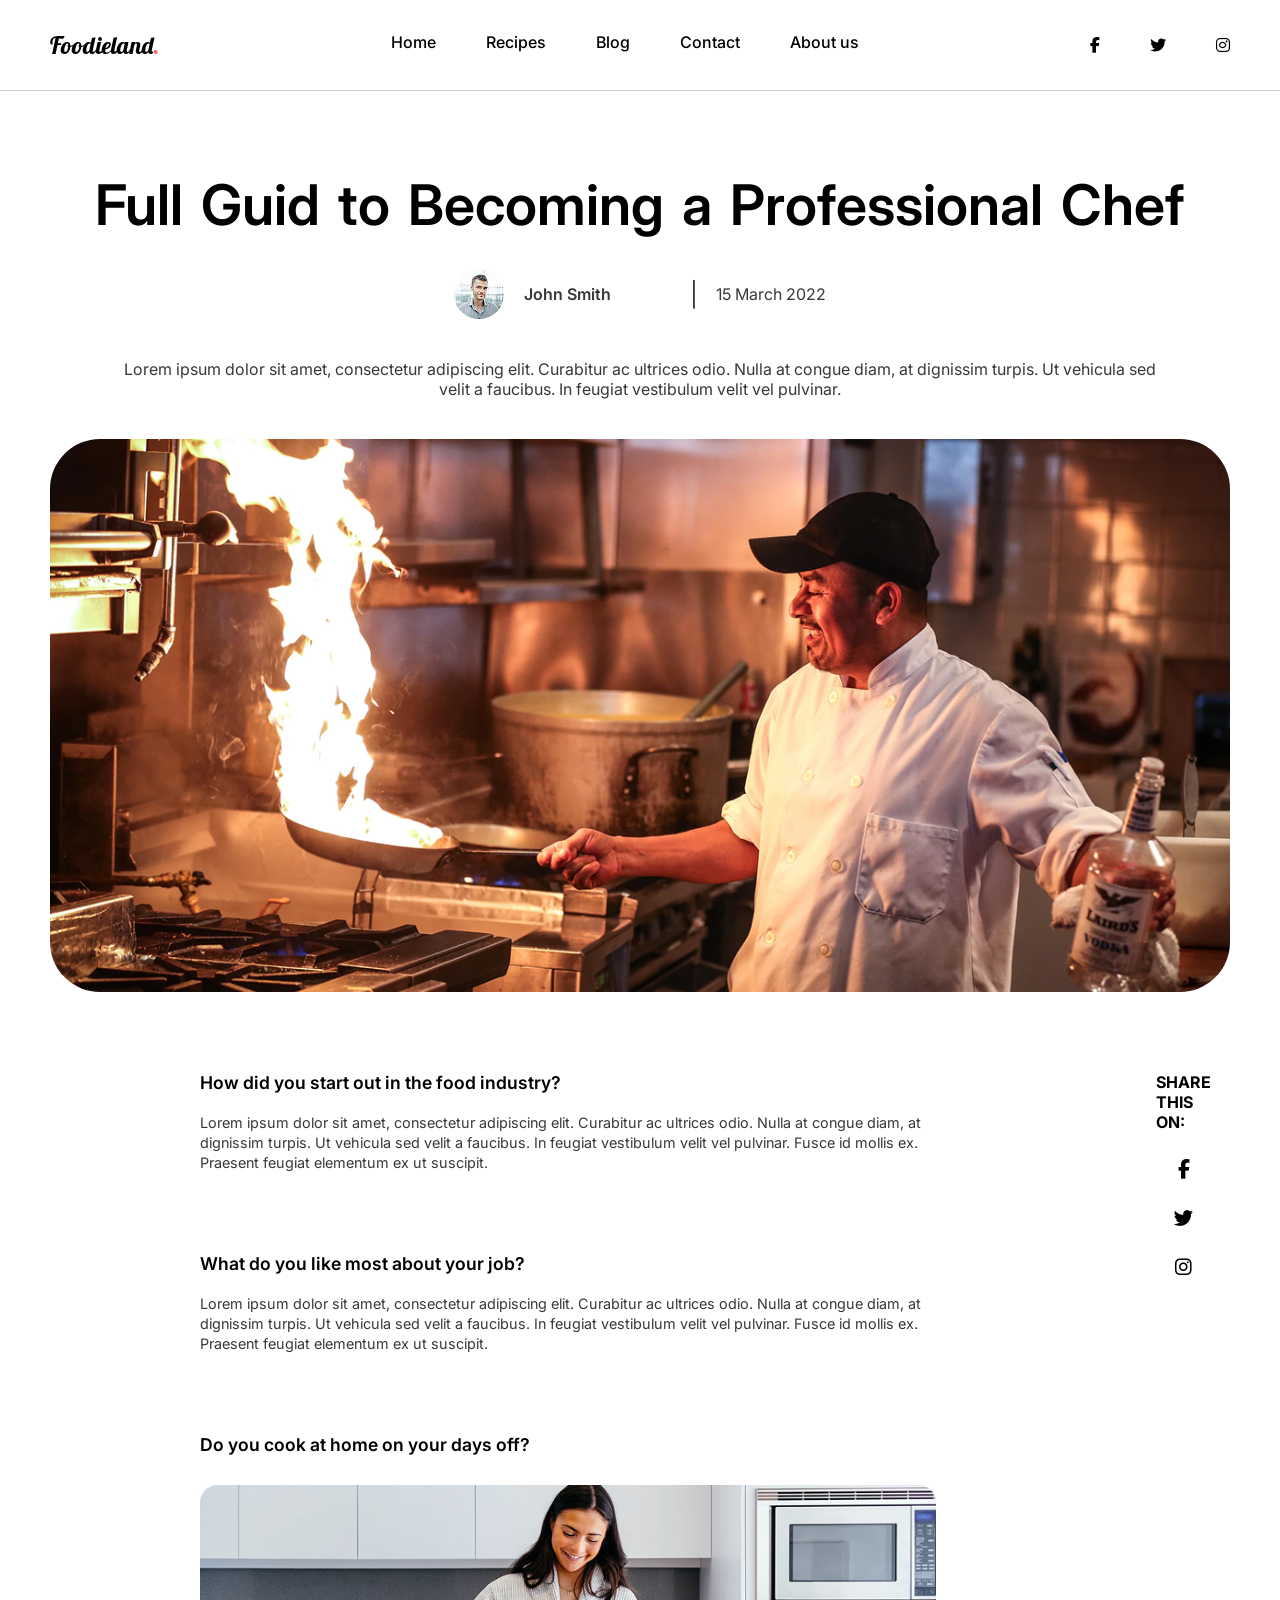
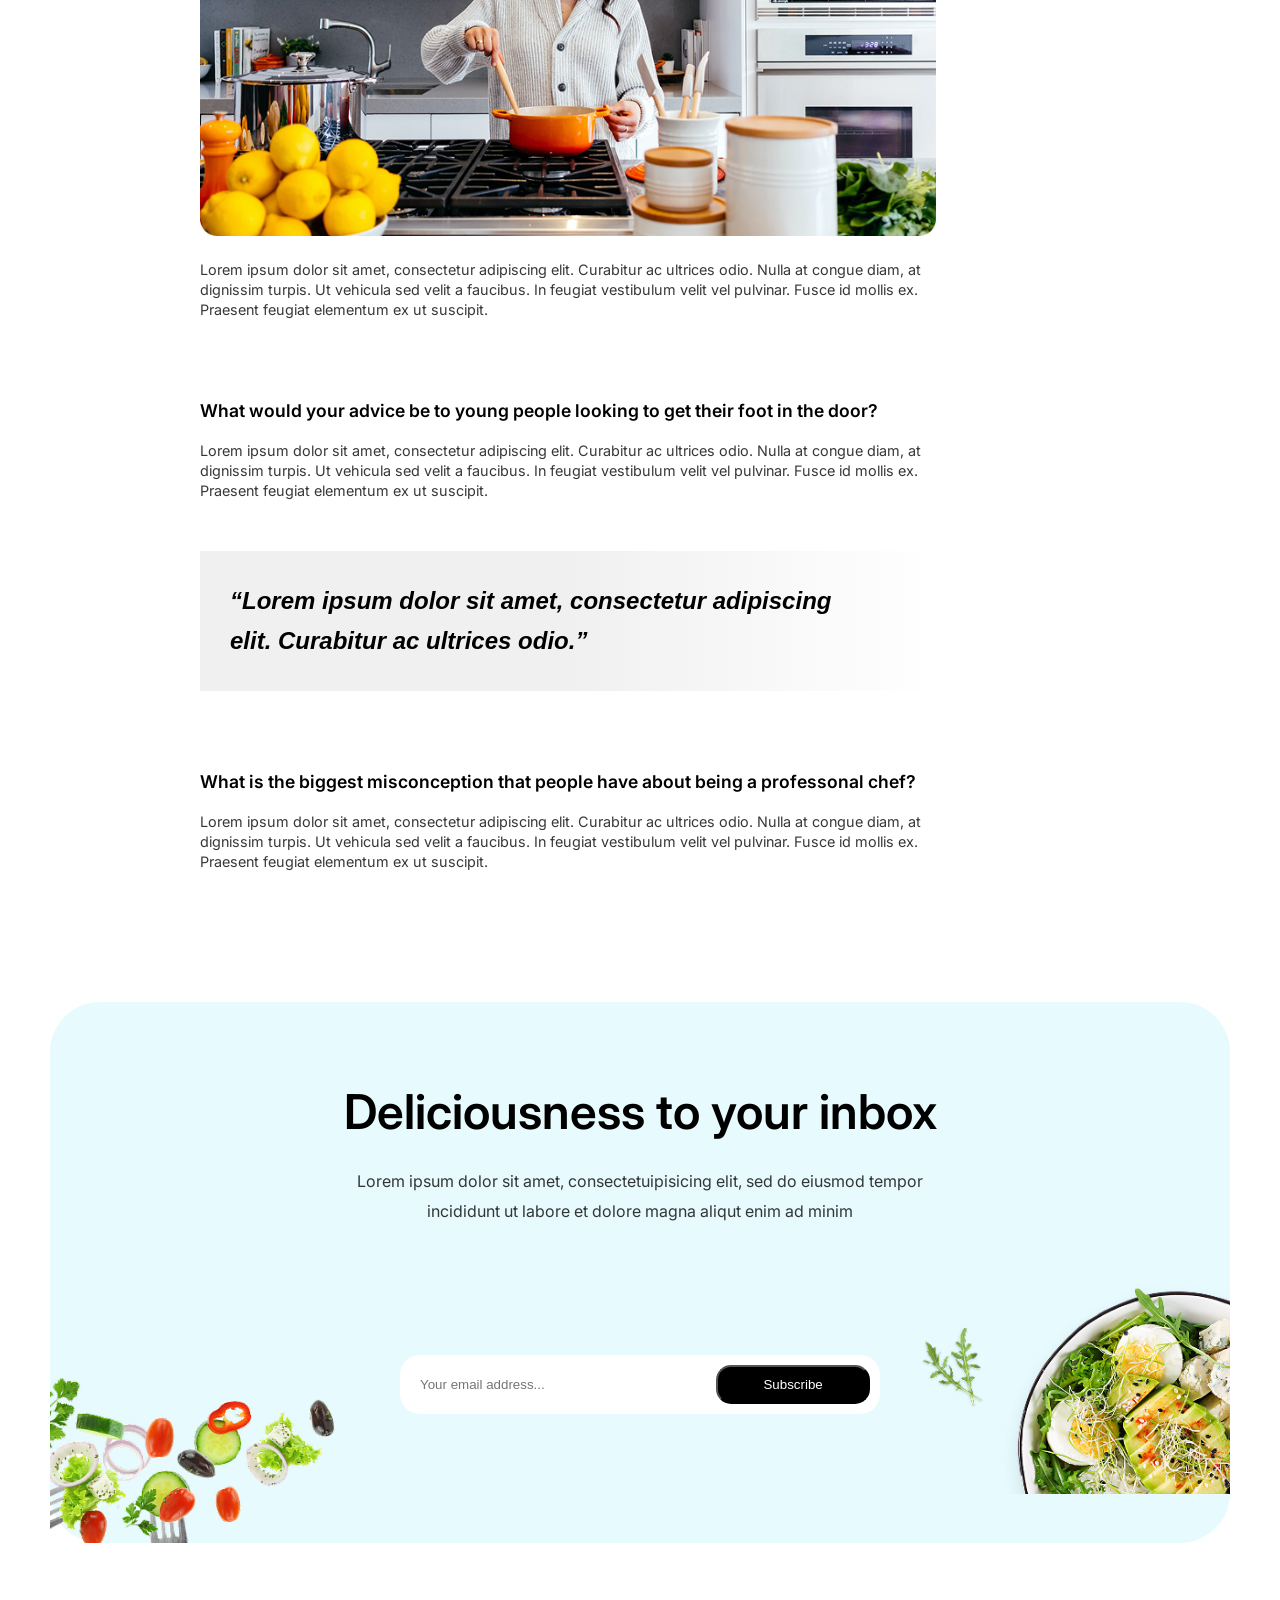
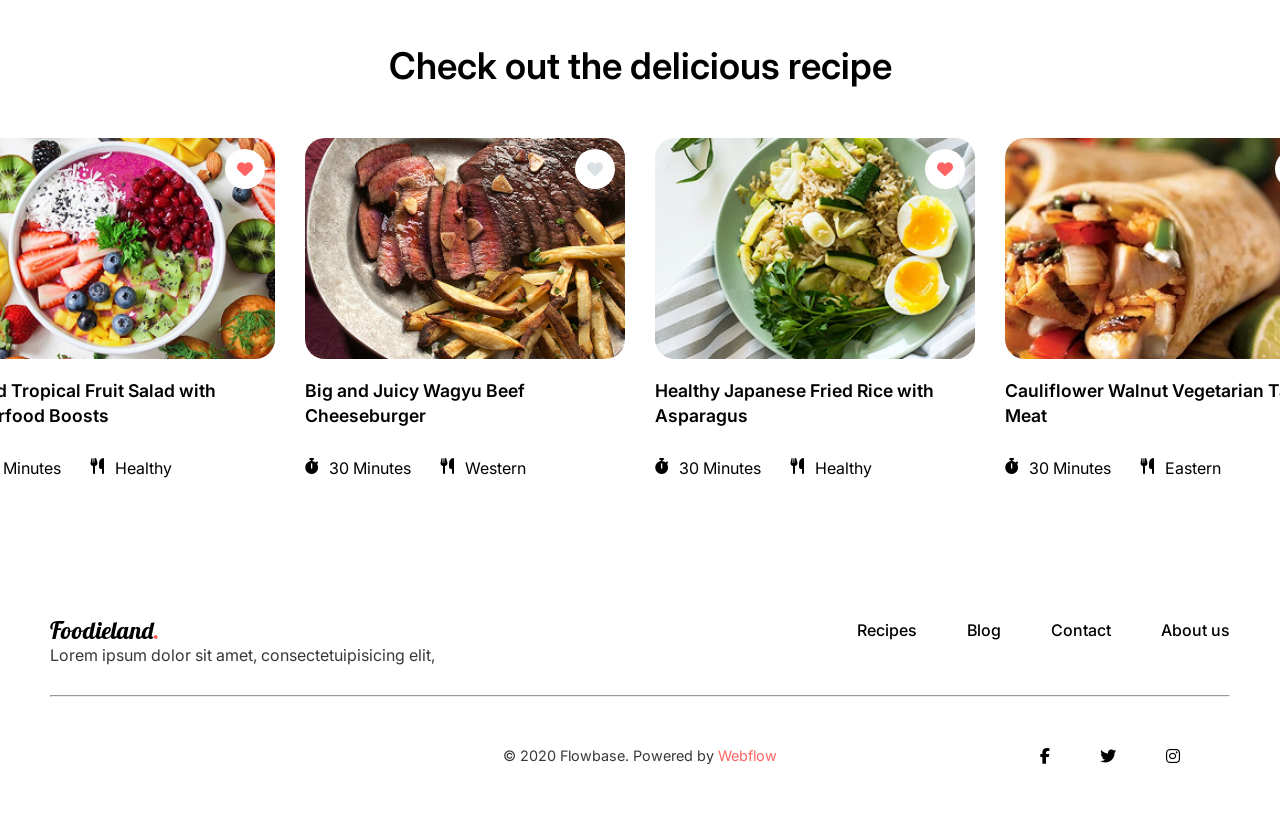
==== commit 5fa2a0ad: "Home page Responsive" ====
--- a/blog.html
+++ b/blog.html
@@ -5,7 +5,7 @@
     <meta name="viewport" content="width=device-width, initial-scale=1.0">
 
     <!--External links-->
-    <link rel="stylesheet" href="blog.css">
+    <link rel="stylesheet" href="Stylesheets/blog.css">
     <link href="https://fonts.googleapis.com/css2?family=Lobster&family=Inter&family=Exo+2&display=swap" rel="stylesheet">
     <link rel="stylesheet" href="https://cdnjs.cloudflare.com/ajax/libs/font-awesome/6.5.1/css/all.min.css">
     <title>Foodieland</title>
@@ -41,7 +41,7 @@
 
         <div id="professionalChef-Div">
             <span id="span1">
-                <img src="homePage imgs/John Smith.png" alt="#">
+                <img src="Assets/homePage imgs/John Smith.png" alt="#">
                 <p>
                     John Smith
                 </p>
@@ -64,7 +64,7 @@
             velit a faucibus. In feugiat vestibulum velit vel pulvinar.
         </p>
 
-        <img src="blogPage imgs/Chef.png" alt="#" id="professionalChef-IMG">
+        <img src="Assets/blogPage imgs/Chef.png" alt="#" id="professionalChef-IMG">
     </section>
 
     
@@ -105,7 +105,7 @@
                 </h4>
 
                 <span>
-                    <img src="blogPage imgs/Woman cooking.png" alt="#">
+                    <img src="Assets/blogPage imgs/Woman cooking.png" alt="#">
                 </span>
 
                 <p class="section-P">
@@ -178,7 +178,7 @@
         </div>
 
         <div id="lowerInputAndImages">
-            <img src="homePage imgs/Deliciousness to your inbox/kisspng-salad-salad-fresh-food-healthylife-vegetables-vegetarian-5d42e3a7cb8543 1.png" alt="#" id="leftImage">
+            <img src="Assets/homePage imgs/Deliciousness to your inbox/kisspng-salad-salad-fresh-food-healthylife-vegetables-vegetarian-5d42e3a7cb8543 1.png" alt="#" id="leftImage">
 
             <form action="#">
                 <div id="inputDiv">
@@ -187,7 +187,7 @@
                 </div>
             </form>
 
-            <img src="homePage imgs/Deliciousness to your inbox/Photo.png" alt="#" id="rightImage">
+            <img src="Assets/homePage imgs/Deliciousness to your inbox/Photo.png" alt="#" id="rightImage">
         </div>
     </section>
 
@@ -203,7 +203,7 @@
         <div id="foodsRecipe">
             <!--Card 1-->
             <card class="foodsRecipeCards">
-                <img src="homePage imgs/Delicious recipe/Delicious recipe1.png" alt="#">
+                <img src="Assets/homePage imgs/Delicious recipe/Delicious recipe1.png" alt="#">
                 <span class="heartIcons">
                     <i class="fa-solid fa-heart redHeart"></i>
                 </span>
@@ -226,7 +226,7 @@
 
             <!--Card 2-->
             <card class="foodsRecipeCards">
-                <img src="homePage imgs/Delicious recipe/Delicious recipe2.png" alt="#">
+                <img src="Assets/homePage imgs/Delicious recipe/Delicious recipe2.png" alt="#">
                 <span class="heartIcons">
                     <i class="fa-solid fa-heart paleHeart"></i>
                 </span>
@@ -249,7 +249,7 @@
 
             <!--Card 3-->
             <card class="foodsRecipeCards">
-                <img src="homePage imgs/Delicious recipe/Delicious recipe3.png" alt="#">
+                <img src="Assets/homePage imgs/Delicious recipe/Delicious recipe3.png" alt="#">
                 <span class="heartIcons">
                     <i class="fa-solid fa-heart redHeart"></i>
                 </span>
@@ -272,7 +272,7 @@
 
             <!--Card 4-->
             <card class="foodsRecipeCards">
-                <img src="homePage imgs/Delicious recipe/Delicious recipe4.png" alt="#">
+                <img src="Assets/homePage imgs/Delicious recipe/Delicious recipe4.png" alt="#">
                 <span class="heartIcons">
                     <i class="fa-solid fa-heart paleHeart"></i>
                 </span>
--- a/Stylesheets/blog.css
+++ b/Stylesheets/blog.css
@@ -0,0 +1,482 @@
+*{
+    margin: 0;
+    padding: 0;
+    box-sizing: border-box;
+}
+
+:root{
+    --background-color: #FFFF;
+    --font-color1: #000000;
+    --font-color2: #000000c8;
+
+    --sectionCard-bgColor: #E7FAFE;
+    --redHeart-color: #FF6363;
+    --paleHeart-color: #DBE2E5;
+
+    --icons-color: #000000;
+    --font-family1: 'Lobster', cursive;
+    --font-family2: 'Inter', sans-serif;
+    --copyright-font: 'Exo 2', sans-serif; 
+
+}
+
+
+/*body*/
+body {
+    font-family: var(--font-family2);
+    
+    p {
+        color: var(--font-color2);
+    }
+
+    h4 {
+        color: var(--font-color1);
+    }
+
+    h3 {
+        color: var(--font-color1);
+    }
+
+}
+
+
+/*Header and contents*/
+header {
+    display: flex;
+    flex-wrap: wrap;
+    justify-content: space-between;
+    align-items: center;
+    /* margin: 30px 50px 0px 50px; */
+    border-bottom: 1px solid #00000034;
+}
+
+header #nameTitle {
+    margin: 30px 0px 30px 50px;
+    color: var(--font-color1);
+    font-family: var(--font-family1);
+    font-size: 1.5em;
+    font-weight: 400;
+}.indent {
+    color: var(--redHeart-color);
+}
+
+header #pageLinks {
+    display: flex;
+    justify-content: center;
+    align-items: center;
+    text-align: center;
+    /* width: 40rem; */
+    gap: 50px;
+    margin: 30px 0px 30px 0px;
+}
+
+#pageLinks a {
+    text-decoration: none;
+    font-family: var(--font-family2);
+    font-weight: 500;
+    font-size: 1em;
+    color: var(--font-color1);
+    padding-bottom: 0.2rem;
+    border-bottom: 2px solid transparent;
+    transition: border-color 0.2s ease;
+}
+
+#pageLinks a:hover {
+    border-color: var(--redHeart-color);
+}
+
+header #socialHandles {
+    display: flex;
+    justify-content: center;
+    align-items: center;
+    text-align: center;
+    /* width: 15rem; */
+    gap: 50px;
+    margin: 30px 50px 30px 0px;
+
+}#socialHandles a {
+    font-size: 1em;
+    color: var(--icons-color);
+}
+
+
+
+/*Professional chef section*/
+
+#professionalChef {
+    margin: 80px 50px 50px 50px;
+    display: flex;
+    flex-direction: column;
+    flex-wrap: wrap;
+    /* justify-content: center; */
+    /* align-items: center; */
+}
+
+#professionalChef h3 {
+    font-size: 3.5em;
+    font-weight: 600;
+    letter-spacing: 0px;
+    word-spacing: 5px;
+    text-align: center;
+}
+
+
+#professionalChef-Div {
+    margin-top: 30px;
+    display: flex;
+    justify-content: center;
+    align-items: center;
+    gap: 80px;
+
+}
+
+
+#professionalChef-Div #span1 {
+    display: flex;
+    justify-content: center;
+    align-items: center;
+    gap: 20px;
+
+    font-weight: 600;
+}
+
+#professionalChef-Div #span2 {
+    display: flex;
+    justify-content: center;
+    align-items: center;
+    gap: 20px;
+    font-weight: 400;
+}
+
+#professionalChef-Div #span2 #p1 {
+    transform: scale(1.5);
+}
+
+
+#professionalChef-P {
+    text-align: center;
+    font-weight: 400;
+    margin-top: 40px;
+    margin-bottom: 40px;
+}
+
+#professionalChef-IMG {
+    width: 100%;
+    border-radius: 50px;
+}
+
+
+
+
+/*Section-2 -- how to start food industry*/
+
+article {
+    display: flex;
+    margin: 50px 50px 50px 150px;
+    padding: 30px;
+    gap: 200px;
+
+}
+
+#fatherSection {
+    padding-left: 20px;
+    padding-right: 20px;
+
+    /* border: 1px solid; */
+}
+
+#fatherSection .section-H4 {
+    font-size: 1.1em;
+    font-weight: 600;
+}
+
+#fatherSection .section-P {
+    margin-top: 20px;
+    font-size: 0.9em;
+    font-weight: 400;
+    line-height: 20px;
+    
+}
+
+#section2, #section3, #section4,
+#section6 {
+    margin-top: 80px;
+}
+
+#section3 h4 {
+    margin-bottom: 30px;
+}
+
+#section3 span img {
+    width: 46rem;
+    /* border: 1px solid; */
+}
+
+#section-5 {
+    margin-top: 50px;
+    padding: 30px;
+    background: linear-gradient(to right, #0000000f 50%, #FFFFFF 100%);
+    /* box-shadow: 0px 0px 1px #00000053; */
+}
+
+#section-5 h4 {
+    font-size: 1.5em;
+    font-weight: 600;
+    line-height: 40px;
+    font-style: italic;
+}
+
+
+#article-nav {
+    display: flex;
+    flex-direction: column;
+    /* justify-content: center; */
+    align-items: center;
+    gap: 25px;
+}
+
+#article-nav a {
+    color: var(--font-color1);
+    font-size: 1.2em;
+}
+
+
+
+/*Deliciousness to your inbox section*/
+
+#deliciousnessToYourInbox {
+    margin: 100px 50px 0px 50px;
+    padding-top: 80px;
+    border-radius: 50px;
+    background-color: var(--sectionCard-bgColor);
+}
+
+#deliciousnessToYourInbox #upperWriteup h4 {
+    text-align: center;
+    font-size: 3em;
+    font-weight: 600;
+
+}
+
+#deliciousnessToYourInbox #upperWriteup p {
+    text-align: center;
+    font-size: 1em;
+    font-weight: 400;
+    margin-top: 25px;
+    line-height: 30px;
+}
+
+
+#lowerInputAndImages {
+    display: flex;
+    justify-content: space-between;
+    align-items: center;
+}
+
+#lowerInputAndImages #inputDiv {
+    display: flex;
+    justify-content: space-between;
+    align-items: center;
+    width: 30rem;
+    padding: 10px;
+    border-radius: 20px;
+    background-color: var(--background-color);
+}
+
+#email {
+    border: none;
+    width: 20rem;
+    padding: 10px;
+    outline: none;
+}
+
+#emailButton {
+    width: 10rem;
+    padding: 10px;
+    border-radius: 15px;
+    background-color: #000000;
+    color: #FFFFFF;
+    cursor: pointer;
+
+    /* &:hover {
+
+    } */
+}
+
+
+#leftImage, #rightImage{
+    width: 20rem;
+}
+
+
+
+/*Delcious recipe section*/
+
+#deliciousRecipe {
+    margin: 100px 50px 0px 50px;
+
+}
+
+#deliciousRecipe h4 {
+    text-align: center;
+    font-size: 2.3em;
+    font-weight: 600;
+}
+
+#foodsRecipe {
+    display: grid;
+    grid-template-columns: repeat(4, 2fr);
+    justify-content: center;
+    align-items: center;
+    gap: 30px;
+    margin-top: 50px;
+}
+
+.foodsRecipeCards {
+    position: relative;
+    width: 20rem;
+    height: 22rem;
+    margin-top: 0px;
+    background-color: var(--background-color);
+    
+}
+
+.foodsRecipeCards img {
+    width: 100%;
+    border-radius: 20px;
+}
+
+.foodsRecipeCards-P {
+    font-size: 1.1em;
+    font-weight: 600;
+    color: var(--font-color1);
+    margin-top: 15px;
+    line-height: 25px;
+}
+
+.foodsRecipeCards-Div {
+    margin-top: 30px;
+    display: flex;
+    /* justify-content: space-between; */
+    align-items: center;
+    gap: 30px;
+}
+
+.foodsRecipeCards-Div .span1, .span2 {
+    display: flex;
+    gap: 10px;
+    color: var(--font-family1);
+}
+
+.heartIcons {
+    position: absolute;
+    top: 3%;
+    right: 3%;
+    display: flex;
+    justify-content: center;
+    align-items: center;
+    width: 2.5rem;
+    height: 2.5rem;
+    border-radius: 50%;
+    background-color: var(--background-color);
+    
+}
+
+.redHeart {
+    color: var(--redHeart-color);
+}
+
+.paleHeart {
+    color: var(--paleHeart-color);
+}
+
+
+
+/*Footer*/
+
+footer {
+    margin: 100px 50px 0px 50px;
+}
+
+footer #div1 {
+    display: flex;
+    justify-content: space-between;
+    align-items: center;
+    margin-bottom: 20px;
+
+}
+
+
+#div1Span h4 {
+    color: var(--font-color1);
+    font-family: var(--font-family1);
+    font-size: 1.5em;
+    font-weight: 400;
+}#indent {
+    color: var(--redHeart-color);
+}
+
+#div1Span {
+    margin-top: 15px;
+}
+
+#div1Nav {
+    display: flex;
+    justify-content: center;
+    align-items: center;
+    text-align: center;
+    /* width: 40rem; */
+    gap: 50px;
+    margin: 30px 0px 30px 0px;
+}
+
+#div1Nav a {
+    text-decoration: none;
+    font-family: var(--font-family2);
+    font-weight: 500;
+    font-size: 1em;
+    color: var(--font-color1);
+    padding-bottom: 0.2rem;
+    border-bottom: 2px solid transparent;
+    transition: border-color 0.2s ease;
+}
+
+#div1Nav a:hover {
+    border-color: var(--redHeart-color);
+}
+
+
+footer #div2 {
+    position: relative;
+    display: flex;
+    justify-content: center;
+    align-items: center;
+    margin-top: 50px;
+    margin-bottom: 50px;
+}
+
+#div2 p {
+    font-size: 0.9em;
+    font-weight: 400;
+}
+
+#highlight {
+    color: var(--redHeart-color);
+}
+
+
+#div2 #socialHandles {
+    position: absolute;
+    right: 50px;
+    display: flex;
+    justify-content: center;
+    align-items: center;
+    text-align: center;
+    /* width: 15rem; */
+    gap: 50px;
+    
+
+}#socialHandles a {
+    font-size: 1em;
+    color: var(--icons-color);
+}
